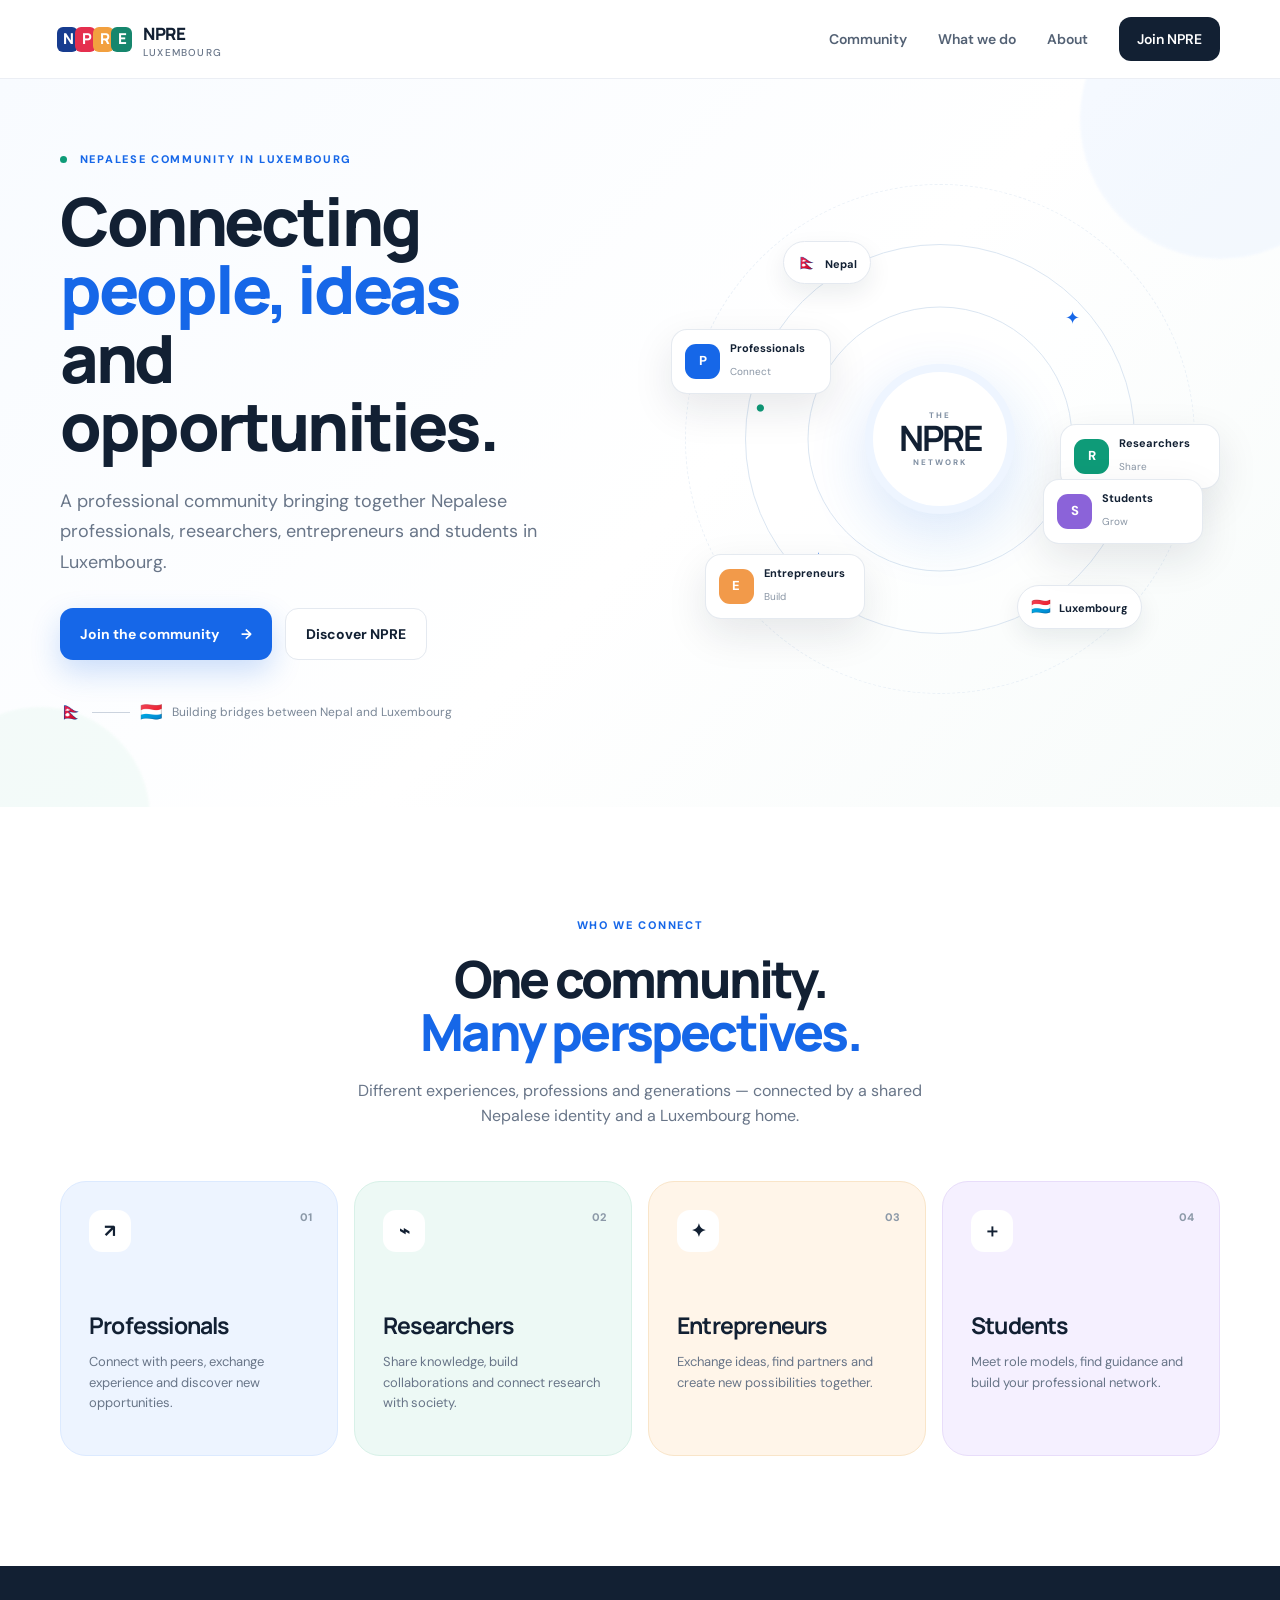
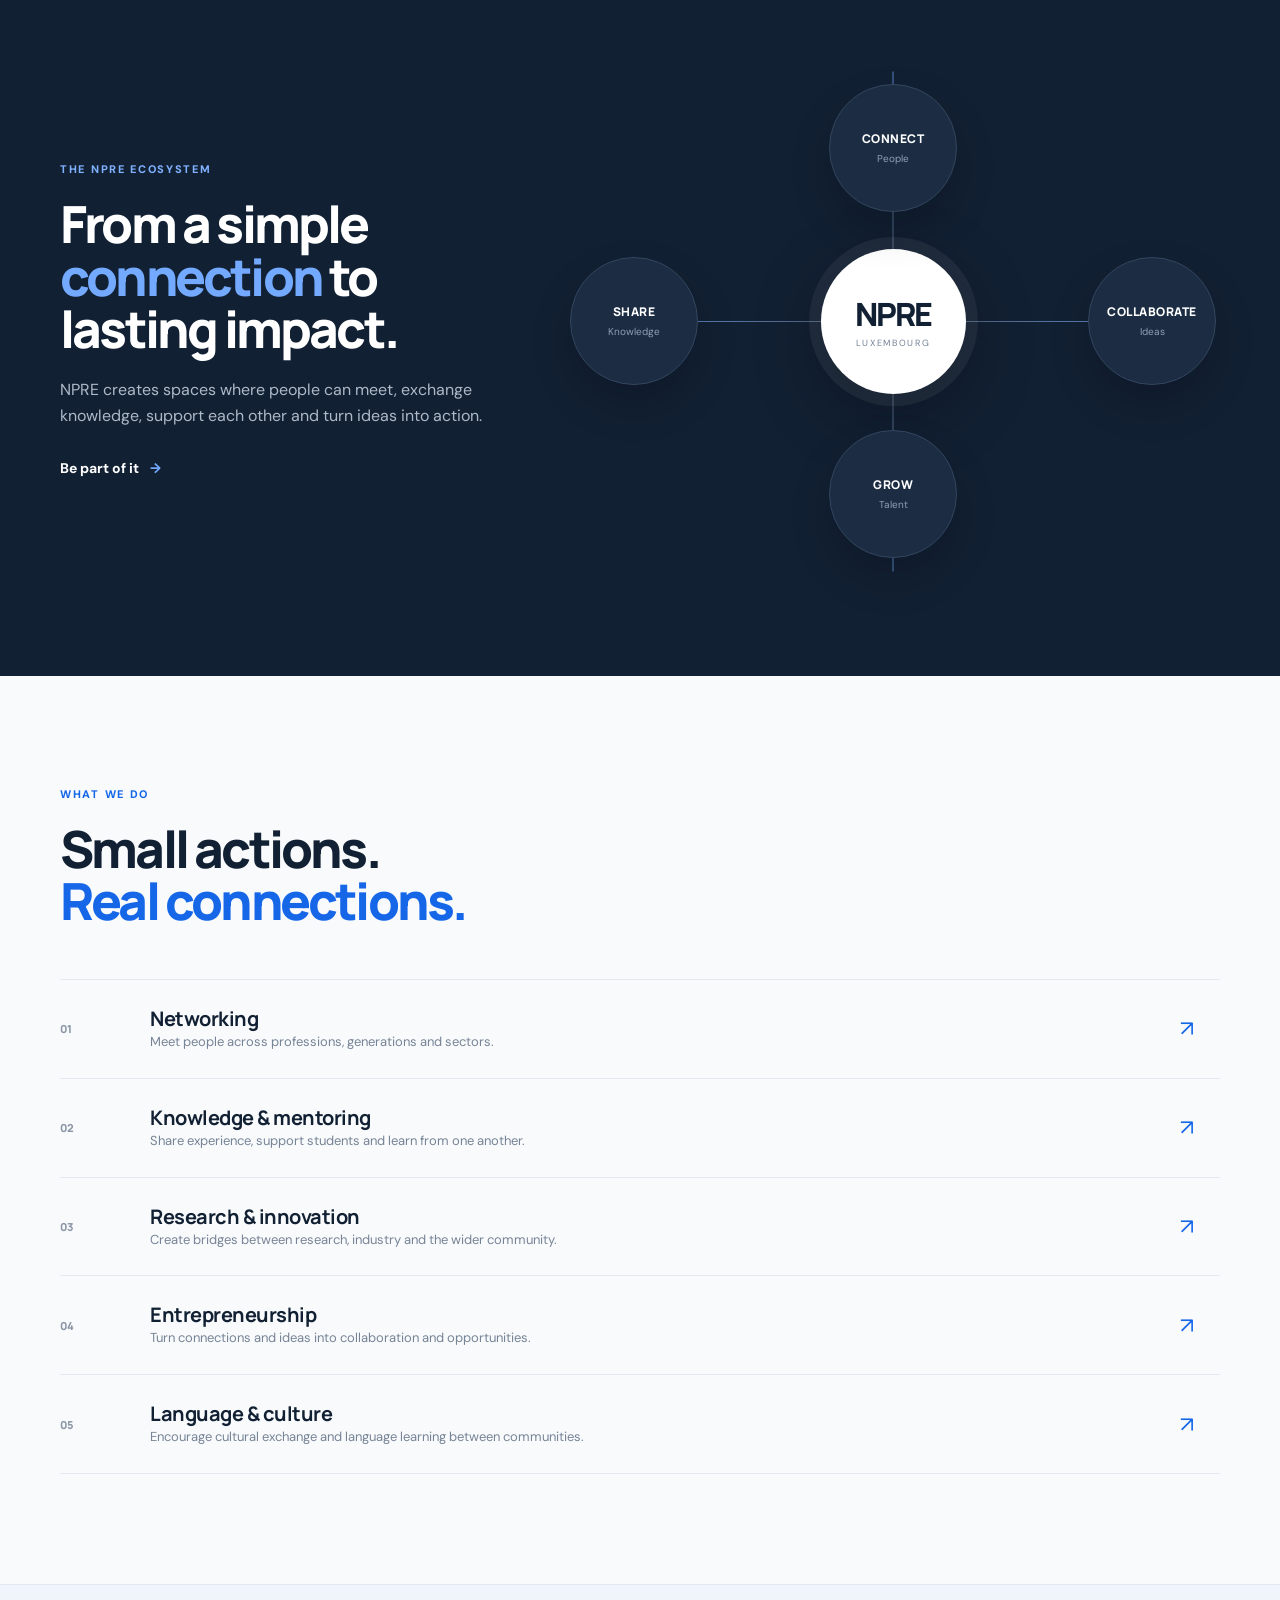
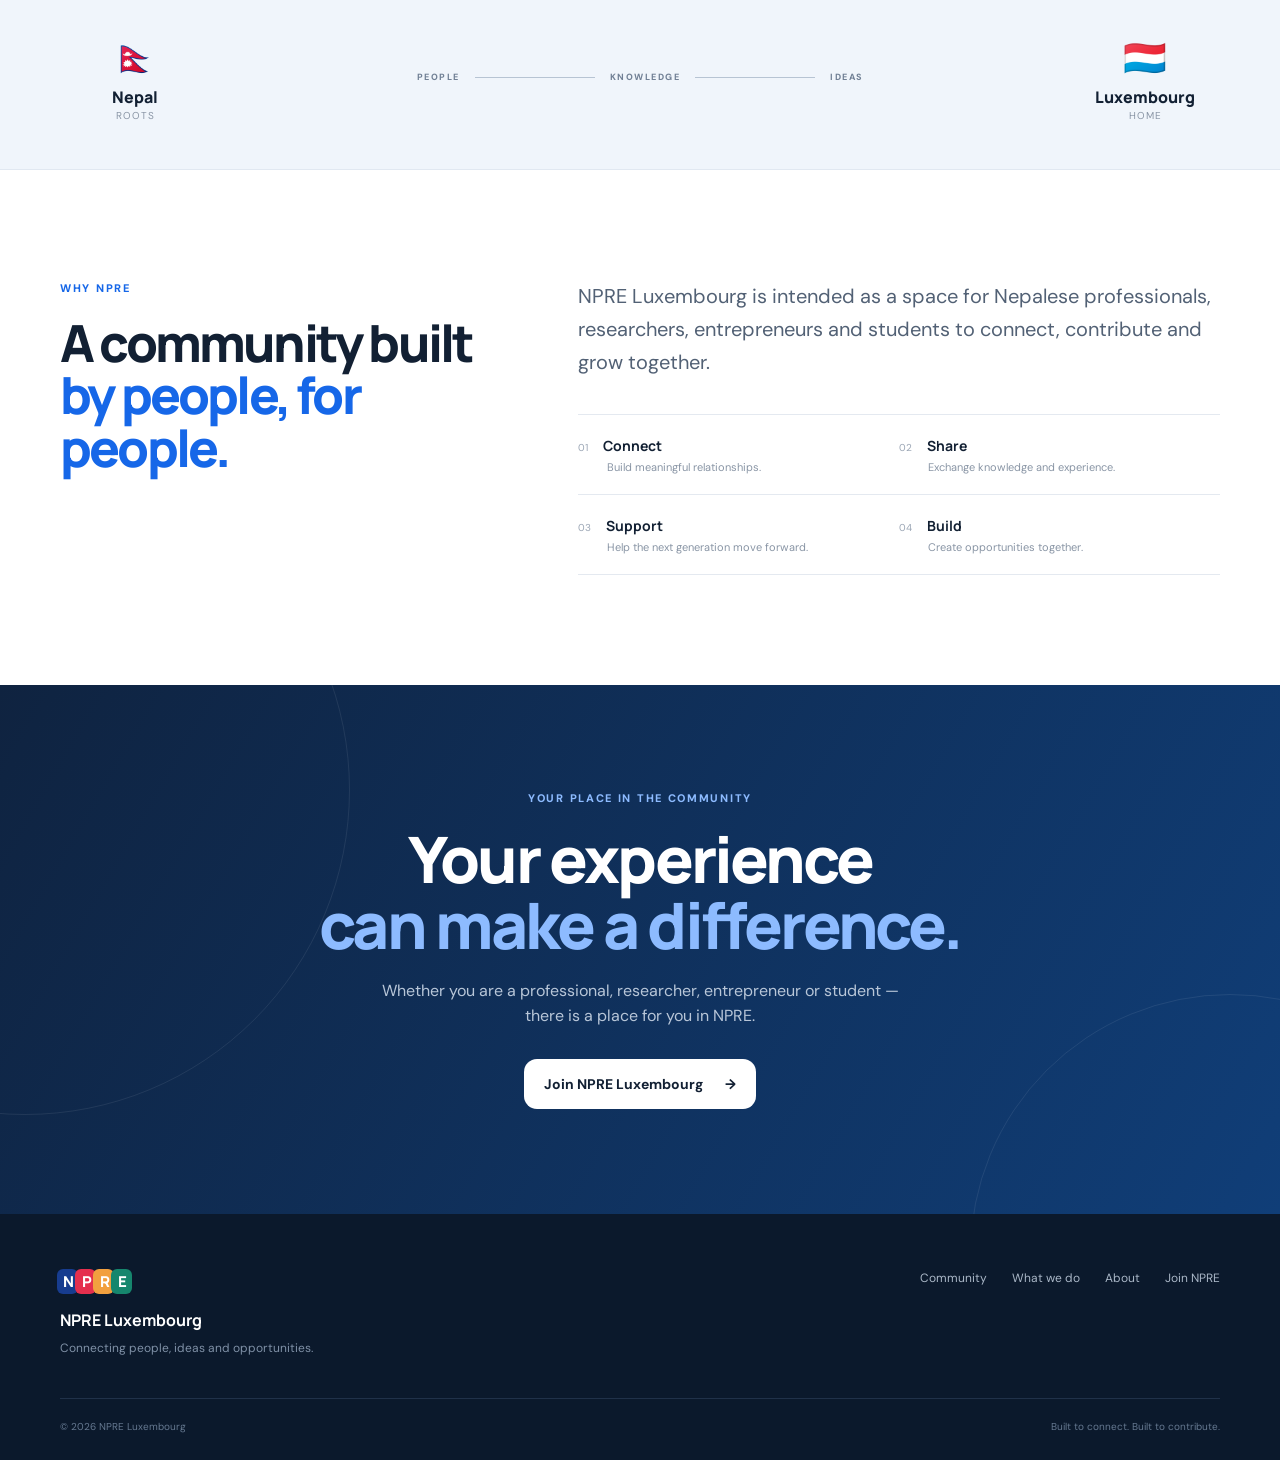
==== index.html @ 0890eb31 "Update index.html" ====
<!DOCTYPE html>
<html lang="en">
<head>
  <meta charset="UTF-8">
  <meta name="viewport" content="width=device-width, initial-scale=1.0">
  <meta name="description" content="NPRE Luxembourg — connecting Nepalese professionals, researchers, entrepreneurs and students in Luxembourg.">
  <title>NPRE Luxembourg | Connect. Share. Grow.</title>
  <link rel="preconnect" href="https://fonts.googleapis.com">
  <link rel="preconnect" href="https://fonts.gstatic.com" crossorigin>
  <link href="https://fonts.googleapis.com/css2?family=DM+Sans:wght@400;500;600;700&family=Manrope:wght@500;600;700;800&display=swap" rel="stylesheet">
  <link rel="stylesheet" href="css/home.css">
</head>

<body>
  <header class="site-header">
    <div class="container nav-wrap">
      <a class="brand" href="index.html" aria-label="NPRE Luxembourg home">
        <span class="brand-mark">
          <span class="mark-n">N</span><span class="mark-p">P</span><span class="mark-r">R</span><span class="mark-e">E</span>
        </span>
        <span class="brand-name">NPRE <small>Luxembourg</small></span>
      </a>

      <nav class="desktop-nav">
        <a href="#community">Community</a>
        <a href="#activities">What we do</a>
        <a href="#about">About</a>
        <a href="join.html" class="nav-cta">Join NPRE</a>
      </nav>

      <button class="menu-btn" aria-label="Open navigation" onclick="document.body.classList.toggle('menu-open')">
        <span></span><span></span><span></span>
      </button>
    </div>
    <div class="mobile-nav">
      <a href="#community">Community</a>
      <a href="#activities">What we do</a>
      <a href="#about">About</a>
      <a href="join.html">Join NPRE →</a>
    </div>
  </header>

  <main>
    <!-- HERO -->
    <section class="hero">
      <div class="hero-orb orb-one"></div>
      <div class="hero-orb orb-two"></div>
      <div class="container hero-grid">
        <div class="hero-copy">
          <div class="eyebrow"><span class="dot"></span> Nepalese community in Luxembourg</div>
          <h1>Connecting<br><span>people, ideas</span><br>and opportunities.</h1>
          <p class="hero-lead">
            A professional community bringing together Nepalese professionals, researchers, entrepreneurs and students in Luxembourg.
          </p>
          <div class="hero-actions">
            <a href="join.html" class="btn btn-primary">Join the community <span>→</span></a>
            <a href="#about" class="btn btn-ghost">Discover NPRE</a>
          </div>
          <div class="hero-note">
            <span class="mini-flag">🇳🇵</span>
            <span class="line"></span>
            <span class="mini-flag">🇱🇺</span>
            <span>Building bridges between Nepal and Luxembourg</span>
          </div>
        </div>

        <div class="hero-visual" aria-label="NPRE community connection graphic">
          <div class="visual-ring ring-back"></div>
          <div class="visual-ring ring-mid"></div>
          <div class="visual-ring ring-front"></div>

          <div class="country-chip nepal"><span>🇳🇵</span> Nepal</div>
          <div class="country-chip lux"><span>🇱🇺</span> Luxembourg</div>

          <div class="core">
            <span class="core-small">THE</span>
            <strong>NPRE</strong>
            <span class="core-small">NETWORK</span>
          </div>

          <div class="person-card p1">
            <span class="avatar avatar-blue">P</span>
            <div><strong>Professionals</strong><small>Connect</small></div>
          </div>
          <div class="person-card p2">
            <span class="avatar avatar-green">R</span>
            <div><strong>Researchers</strong><small>Share</small></div>
          </div>
          <div class="person-card p3">
            <span class="avatar avatar-orange">E</span>
            <div><strong>Entrepreneurs</strong><small>Build</small></div>
          </div>
          <div class="person-card p4">
            <span class="avatar avatar-purple">S</span>
            <div><strong>Students</strong><small>Grow</small></div>
          </div>

          <span class="spark s1">✦</span>
          <span class="spark s2">✦</span>
          <span class="spark s3">•</span>
        </div>
      </div>
    </section>

    <!-- COMMUNITY -->
    <section id="community" class="section community">
      <div class="container">
        <div class="section-heading centered">
          <div class="eyebrow">WHO WE CONNECT</div>
          <h2>One community.<br><span>Many perspectives.</span></h2>
          <p>Different experiences, professions and generations — connected by a shared Nepalese identity and a Luxembourg home.</p>
        </div>

        <div class="audience-grid">
          <article class="audience-card card-blue">
            <div class="card-icon">↗</div>
            <div class="card-number">01</div>
            <h3>Professionals</h3>
            <p>Connect with peers, exchange experience and discover new opportunities.</p>
          </article>
          <article class="audience-card card-green">
            <div class="card-icon">⌁</div>
            <div class="card-number">02</div>
            <h3>Researchers</h3>
            <p>Share knowledge, build collaborations and connect research with society.</p>
          </article>
          <article class="audience-card card-orange">
            <div class="card-icon">✦</div>
            <div class="card-number">03</div>
            <h3>Entrepreneurs</h3>
            <p>Exchange ideas, find partners and create new possibilities together.</p>
          </article>
          <article class="audience-card card-purple">
            <div class="card-icon">＋</div>
            <div class="card-number">04</div>
            <h3>Students</h3>
            <p>Meet role models, find guidance and build your professional network.</p>
          </article>
        </div>
      </div>
    </section>

    <!-- VISUAL ECOSYSTEM -->
    <section id="activities" class="section ecosystem">
      <div class="container ecosystem-grid">
        <div class="ecosystem-copy">
          <div class="eyebrow">THE NPRE ECOSYSTEM</div>
          <h2>From a simple<br><span>connection</span> to<br>lasting impact.</h2>
          <p>NPRE creates spaces where people can meet, exchange knowledge, support each other and turn ideas into action.</p>
          <a href="join.html" class="text-link">Be part of it <span>→</span></a>
        </div>

        <div class="ecosystem-visual">
          <div class="eco-line line-a"></div>
          <div class="eco-line line-b"></div>
          <div class="eco-line line-c"></div>
          <div class="eco-line line-d"></div>
          <div class="eco-center"><span>NPRE</span><small>Luxembourg</small></div>

          <div class="eco-node node-top"><b>CONNECT</b><small>People</small></div>
          <div class="eco-node node-right"><b>COLLABORATE</b><small>Ideas</small></div>
          <div class="eco-node node-bottom"><b>GROW</b><small>Talent</small></div>
          <div class="eco-node node-left"><b>SHARE</b><small>Knowledge</small></div>
        </div>
      </div>
    </section>

    <!-- WHAT WE DO -->
    <section class="section activities">
      <div class="container">
        <div class="section-heading">
          <div class="eyebrow">WHAT WE DO</div>
          <h2>Small actions.<br><span>Real connections.</span></h2>
        </div>

        <div class="activity-list">
          <div class="activity-row">
            <span class="activity-icon">01</span>
            <div><h3>Networking</h3><p>Meet people across professions, generations and sectors.</p></div>
            <span class="activity-arrow">↗</span>
          </div>
          <div class="activity-row">
            <span class="activity-icon">02</span>
            <div><h3>Knowledge & mentoring</h3><p>Share experience, support students and learn from one another.</p></div>
            <span class="activity-arrow">↗</span>
          </div>
          <div class="activity-row">
            <span class="activity-icon">03</span>
            <div><h3>Research & innovation</h3><p>Create bridges between research, industry and the wider community.</p></div>
            <span class="activity-arrow">↗</span>
          </div>
          <div class="activity-row">
            <span class="activity-icon">04</span>
            <div><h3>Entrepreneurship</h3><p>Turn connections and ideas into collaboration and opportunities.</p></div>
            <span class="activity-arrow">↗</span>
          </div>
          <div class="activity-row">
            <span class="activity-icon">05</span>
            <div><h3>Language & culture</h3><p>Encourage cultural exchange and language learning between communities.</p></div>
            <span class="activity-arrow">↗</span>
          </div>
        </div>
      </div>
    </section>

    <!-- BRIDGE -->
    <section class="bridge">
      <div class="container bridge-inner">
        <div class="bridge-country"><span>🇳🇵</span><strong>Nepal</strong><small>Roots</small></div>
        <div class="bridge-road">
          <span>PEOPLE</span><i></i><span>KNOWLEDGE</span><i></i><span>IDEAS</span>
        </div>
        <div class="bridge-country"><span>🇱🇺</span><strong>Luxembourg</strong><small>Home</small></div>
      </div>
    </section>

    <!-- ABOUT -->
    <section id="about" class="section about">
      <div class="container about-grid">
        <div>
          <div class="eyebrow">WHY NPRE</div>
          <h2>A community built<br><span>by people, for people.</span></h2>
        </div>
        <div class="about-copy">
          <p class="large">NPRE Luxembourg is intended as a space for Nepalese professionals, researchers, entrepreneurs and students to connect, contribute and grow together.</p>
          <div class="principles">
            <div><span>01</span><b>Connect</b><small>Build meaningful relationships.</small></div>
            <div><span>02</span><b>Share</b><small>Exchange knowledge and experience.</small></div>
            <div><span>03</span><b>Support</b><small>Help the next generation move forward.</small></div>
            <div><span>04</span><b>Build</b><small>Create opportunities together.</small></div>
          </div>
        </div>
      </div>
    </section>

    <!-- CTA -->
    <section class="final-cta">
      <div class="cta-shape shape-one"></div>
      <div class="cta-shape shape-two"></div>
      <div class="container cta-content">
        <div class="eyebrow light">YOUR PLACE IN THE COMMUNITY</div>
        <h2>Your experience<br><span>can make a difference.</span></h2>
        <p>Whether you are a professional, researcher, entrepreneur or student — there is a place for you in NPRE.</p>
        <a href="join.html" class="btn btn-white">Join NPRE Luxembourg <span>→</span></a>
      </div>
    </section>
  </main>

  <footer class="site-footer">
    <div class="container footer-grid">
      <div class="footer-brand">
        <div class="brand-mark small-mark"><span class="mark-n">N</span><span class="mark-p">P</span><span class="mark-r">R</span><span class="mark-e">E</span></div>
        <strong>NPRE Luxembourg</strong>
        <p>Connecting people, ideas and opportunities.</p>
      </div>
      <div class="footer-links">
        <a href="#community">Community</a>
        <a href="#activities">What we do</a>
        <a href="#about">About</a>
        <a href="join.html">Join NPRE</a>
      </div>
    </div>
    <div class="container footer-bottom">
      <span>© 2026 NPRE Luxembourg</span>
      <span>Built to connect. Built to contribute.</span>
    </div>
  </footer>

  <script>
    document.querySelectorAll('.mobile-nav a').forEach(link => {
      link.addEventListener('click', () => document.body.classList.remove('menu-open'));
    });
  </script>
</body>
</html>
---- css/home.css ----
:root{
  --ink:#122033;
  --muted:#687588;
  --blue:#1667e8;
  --blue-dark:#0d4fc0;
  --green:#0e9b78;
  --orange:#f29a4a;
  --purple:#8b63d9;
  --cream:#f6f8fb;
  --white:#ffffff;
  --line:#e4e9f0;
  --shadow:0 24px 70px rgba(18,32,51,.10);
  --radius:26px;
}
*{box-sizing:border-box;margin:0;padding:0}
html{scroll-behavior:smooth}
body{font-family:"DM Sans",sans-serif;color:var(--ink);background:#fff;line-height:1.6}
a{text-decoration:none;color:inherit}
.container{width:min(1160px,calc(100% - 48px));margin:auto}
.site-header{position:sticky;top:0;z-index:50;background:rgba(255,255,255,.90);backdrop-filter:blur(18px);border-bottom:1px solid rgba(228,233,240,.75)}
.nav-wrap{height:78px;display:flex;align-items:center;justify-content:space-between}
.brand{display:flex;align-items:center;gap:11px}
.brand-mark{display:flex;align-items:center;font-family:Manrope,sans-serif;font-weight:800;font-size:15px;letter-spacing:-2px}
.brand-mark span{display:grid;place-items:center;width:21px;height:25px;border-radius:6px;margin-left:-3px}
.mark-n{background:#173c8f;color:#fff}.mark-p{background:#e52f4e;color:#fff}.mark-r{background:#f2a03f;color:#fff}.mark-e{background:#16866d;color:#fff}
.brand-name{font-family:Manrope,sans-serif;font-weight:800;font-size:17px;letter-spacing:-.5px}
.brand-name small{display:block;font-family:"DM Sans",sans-serif;color:var(--muted);font-weight:500;font-size:10px;letter-spacing:1.2px;text-transform:uppercase;line-height:1}
.desktop-nav{display:flex;align-items:center;gap:31px;font-size:14px;font-weight:600;color:#536174}
.desktop-nav a:not(.nav-cta):hover{color:var(--blue)}
.nav-cta{background:var(--ink);color:#fff!important;padding:11px 18px;border-radius:12px}
.menu-btn,.mobile-nav{display:none}

.hero{position:relative;overflow:hidden;background:linear-gradient(135deg,#f8fbff 0%,#fff 55%,#f7fbfa 100%);min-height:690px;padding:72px 0 80px}
.hero-grid{display:grid;grid-template-columns:1fr 1fr;gap:40px;align-items:center;min-height:570px}
.hero-copy{position:relative;z-index:2}
.eyebrow{font-size:11px;letter-spacing:1.7px;font-weight:800;color:var(--blue);text-transform:uppercase;margin-bottom:18px}
.eyebrow .dot{display:inline-block;width:7px;height:7px;border-radius:50%;background:var(--green);margin-right:8px}
.hero h1,.section-heading h2,.ecosystem-copy h2,.about h2,.final-cta h2{font-family:Manrope,sans-serif;font-weight:800;letter-spacing:-2.8px;line-height:1.03}
.hero h1{font-size:clamp(48px,5.2vw,72px);margin-bottom:25px}
.hero h1 span,.section-heading h2 span,.ecosystem-copy h2 span,.about h2 span,.final-cta h2 span{color:var(--blue)}
.hero-lead{max-width:520px;color:var(--muted);font-size:18px;line-height:1.7;margin-bottom:30px}
.hero-actions{display:flex;gap:13px;flex-wrap:wrap}
.btn{display:inline-flex;align-items:center;gap:22px;border-radius:13px;padding:14px 20px;font-weight:700;font-size:14px;transition:.25s ease}
.btn-primary{background:var(--blue);color:#fff;box-shadow:0 12px 30px rgba(22,103,232,.22)}
.btn-primary:hover{transform:translateY(-2px);background:var(--blue-dark)}
.btn-ghost{border:1px solid var(--line);background:#fff}
.btn-ghost:hover{border-color:#b8c5d5}
.hero-note{display:flex;align-items:center;gap:10px;margin-top:38px;color:#7a8797;font-size:12px}
.hero-note .line{height:1px;width:38px;background:#cbd3de}
.mini-flag{font-size:18px}

.hero-visual{height:520px;position:relative;display:grid;place-items:center}
.visual-ring{position:absolute;border:1px solid #dbe6f2;border-radius:50%;left:50%;top:50%;transform:translate(-50%,-50%)}
.ring-back{width:510px;height:510px;border-style:dashed;opacity:.55}
.ring-mid{width:390px;height:390px;background:rgba(255,255,255,.35)}
.ring-front{width:265px;height:265px}
.core{position:absolute;width:150px;height:150px;border-radius:50%;background:#fff;box-shadow:0 20px 60px rgba(22,103,232,.16);display:flex;flex-direction:column;align-items:center;justify-content:center;border:8px solid #eef5ff}
.core strong{font-family:Manrope;font-size:35px;letter-spacing:-2px;color:var(--ink);line-height:1}
.core-small{font-size:8px;font-weight:800;letter-spacing:2px;color:#8190a3;text-transform:uppercase}
.country-chip{position:absolute;background:#fff;border:1px solid var(--line);border-radius:100px;padding:8px 13px;box-shadow:0 10px 25px rgba(18,32,51,.08);font-size:11px;font-weight:700;z-index:4}
.country-chip span{font-size:16px;margin-right:5px}
.nepal{top:62px;left:22%}.lux{right:14%;bottom:70px}
.person-card{position:absolute;background:#fff;border:1px solid rgba(228,233,240,.95);border-radius:16px;padding:10px 13px;display:flex;align-items:center;gap:10px;box-shadow:0 15px 40px rgba(18,32,51,.10);z-index:5;min-width:160px}
.person-card strong{font-size:11px;display:block}.person-card small{font-size:10px;color:#8a96a5}
.avatar{width:35px;height:35px;border-radius:11px;display:grid;place-items:center;color:#fff;font-weight:800;font-size:13px}
.avatar-blue{background:var(--blue)}.avatar-green{background:var(--green)}.avatar-orange{background:var(--orange)}.avatar-purple{background:var(--purple)}
.p1{top:150px;left:2%}.p2{top:245px;right:0}.p3{bottom:80px;left:8%}.p4{bottom:155px;right:3%}
.spark{position:absolute;color:var(--blue);font-size:18px}.s1{top:125px;right:25%}.s2{bottom:125px;left:27%}.s3{top:205px;left:17%;font-size:30px;color:var(--green)}
.hero-orb{position:absolute;border-radius:50%;filter:blur(1px);opacity:.45}.orb-one{width:280px;height:280px;background:#e9f2ff;top:-100px;right:-80px}.orb-two{width:220px;height:220px;background:#e9f8f2;bottom:-120px;left:-70px}

.section{padding:110px 0}
.section-heading{max-width:650px;margin-bottom:52px}.section-heading.centered{text-align:center;margin-left:auto;margin-right:auto}
.section-heading h2{font-size:clamp(39px,4vw,55px);margin-bottom:20px}
.section-heading p{color:var(--muted);font-size:16px;max-width:580px}.centered p{margin:auto}
.community{background:#fff}
.audience-grid{display:grid;grid-template-columns:repeat(4,1fr);gap:16px}
.audience-card{position:relative;min-height:275px;padding:28px;border-radius:var(--radius);overflow:hidden;border:1px solid transparent;transition:.3s ease}
.audience-card:hover{transform:translateY(-5px);box-shadow:var(--shadow)}
.card-blue{background:#edf4ff;border-color:#dceaff}.card-green{background:#edf9f5;border-color:#d8f1e8}.card-orange{background:#fff5e9;border-color:#f9e5c9}.card-purple{background:#f5f0ff;border-color:#e8ddfa}
.card-icon{width:42px;height:42px;border-radius:13px;background:#fff;display:grid;place-items:center;font-weight:800;font-size:18px;margin-bottom:55px}
.card-number{position:absolute;right:25px;top:27px;font-size:11px;font-weight:800;color:#8c99a8}
.audience-card h3{font-family:Manrope;font-size:23px;letter-spacing:-.8px;margin-bottom:8px}.audience-card p{font-size:13px;color:#687588;line-height:1.6}

.ecosystem{background:var(--ink);color:#fff;overflow:hidden}
.ecosystem-grid{display:grid;grid-template-columns:.8fr 1.2fr;gap:70px;align-items:center}
.ecosystem .eyebrow{color:#7fb1ff}.ecosystem-copy h2{font-size:clamp(42px,4vw,58px);margin-bottom:22px}.ecosystem-copy h2 span{color:#73aaff}.ecosystem-copy p{color:#aeb9c8;max-width:430px;margin-bottom:27px}
.text-link{font-weight:700;color:#fff;font-size:14px}.text-link span{color:#73aaff;margin-left:8px}
.ecosystem-visual{height:490px;position:relative;display:grid;place-items:center}
.eco-center{width:145px;height:145px;border-radius:50%;background:#fff;color:var(--ink);display:flex;flex-direction:column;align-items:center;justify-content:center;box-shadow:0 0 0 12px rgba(255,255,255,.06),0 20px 70px rgba(0,0,0,.3);z-index:3}
.eco-center span{font:800 32px Manrope;letter-spacing:-2px}.eco-center small{font-size:9px;text-transform:uppercase;letter-spacing:1.7px;color:#738197}
.eco-line{position:absolute;left:50%;top:50%;height:1px;width:250px;background:linear-gradient(90deg,rgba(255,255,255,.25),rgba(115,170,255,.7));transform-origin:left center}
.line-a{transform:rotate(-90deg)}.line-b{transform:rotate(0)}.line-c{transform:rotate(90deg)}.line-d{transform:rotate(180deg)}
.eco-node{position:absolute;width:128px;height:128px;border-radius:50%;display:flex;flex-direction:column;align-items:center;justify-content:center;text-align:center;background:#1b2c43;border:1px solid #33465e;box-shadow:0 20px 40px rgba(0,0,0,.18);z-index:4}
.eco-node b{font:800 12px Manrope;letter-spacing:.5px}.eco-node small{font-size:10px;color:#8fa0b5;margin-top:4px}
.node-top{top:8px;left:50%;transform:translateX(-50%)}.node-right{right:4px;top:50%;transform:translateY(-50%)}.node-bottom{bottom:8px;left:50%;transform:translateX(-50%)}.node-left{left:4px;top:50%;transform:translateY(-50%)}

.activities{background:#f8fafc}
.activity-list{border-top:1px solid var(--line)}
.activity-row{display:grid;grid-template-columns:70px 1fr 40px;align-items:center;gap:20px;padding:25px 0;border-bottom:1px solid var(--line);transition:.25s}
.activity-row:hover{padding-left:10px;padding-right:10px;background:#fff}
.activity-icon{font:800 11px Manrope;color:#8a96a5}.activity-row h3{font:700 20px Manrope;letter-spacing:-.5px}.activity-row p{color:#778496;font-size:13px}.activity-arrow{font-size:22px;color:var(--blue)}

.bridge{background:#f0f5fb;border-top:1px solid #e1e8f1;border-bottom:1px solid #e1e8f1;padding:45px 0}
.bridge-inner{display:grid;grid-template-columns:150px 1fr 150px;align-items:center;gap:30px}.bridge-country{text-align:center;display:flex;flex-direction:column;align-items:center}.bridge-country span{font-size:35px}.bridge-country strong{font:800 16px Manrope}.bridge-country small{font-size:10px;text-transform:uppercase;letter-spacing:1px;color:#8995a5}
.bridge-road{display:flex;align-items:center;justify-content:center;gap:15px;color:#718095;font-size:9px;font-weight:800;letter-spacing:1.5px}.bridge-road i{height:1px;background:#b7c4d3;flex:1;max-width:120px}

.about{background:#fff}.about-grid{display:grid;grid-template-columns:.8fr 1.2fr;gap:90px}.about h2{font-size:clamp(40px,4vw,56px)}.about-copy .large{font-size:20px;line-height:1.65;color:#526175;margin-bottom:35px}.principles{display:grid;grid-template-columns:1fr 1fr;border-top:1px solid var(--line)}.principles div{padding:18px 12px 18px 0;border-bottom:1px solid var(--line)}.principles span{font-size:10px;color:#9aa5b4;margin-right:15px}.principles b{font-family:Manrope;font-size:14px}.principles small{display:block;color:#8995a5;font-size:11px;margin-left:29px}

.final-cta{position:relative;overflow:hidden;background:linear-gradient(120deg,#0f2340,#103e78);color:#fff;padding:105px 0}
.cta-content{position:relative;z-index:2;text-align:center}.eyebrow.light{color:#8dbbff}.final-cta h2{font-size:clamp(44px,5vw,65px);margin-bottom:20px}.final-cta h2 span{color:#8dbbff}.final-cta p{max-width:550px;margin:0 auto 30px;color:#b8c6d8;font-size:16px}.btn-white{background:#fff;color:var(--ink)}.btn-white:hover{transform:translateY(-2px);box-shadow:0 15px 35px rgba(0,0,0,.2)}
.cta-shape{position:absolute;border:1px solid rgba(255,255,255,.08);border-radius:50%}.shape-one{width:650px;height:650px;left:-300px;top:-220px}.shape-two{width:520px;height:520px;right:-210px;bottom:-300px}

.site-footer{background:#0b192c;color:#fff;padding:55px 0 25px}.footer-grid{display:flex;justify-content:space-between;gap:40px}.footer-brand{max-width:310px}.small-mark{margin-bottom:14px}.footer-brand strong{font:700 16px Manrope}.footer-brand p{color:#7f90a6;font-size:12px;margin-top:5px}.footer-links{display:flex;gap:25px;align-items:flex-start;font-size:12px;color:#aab7c7}.footer-links a:hover{color:#fff}.footer-bottom{border-top:1px solid #203149;margin-top:40px;padding-top:20px;display:flex;justify-content:space-between;color:#667991;font-size:10px}

@media(max-width:900px){
  .desktop-nav{display:none}.menu-btn{display:flex;width:40px;height:40px;border:0;background:#f2f5f8;border-radius:10px;flex-direction:column;align-items:center;justify-content:center;gap:4px;cursor:pointer}.menu-btn span{width:17px;height:2px;background:var(--ink);border-radius:2px}
  .mobile-nav{display:flex;max-height:0;overflow:hidden;flex-direction:column;padding:0 24px;background:#fff;transition:.25s}.menu-open .mobile-nav{max-height:240px;padding:12px 24px 20px;border-top:1px solid var(--line)}.mobile-nav a{padding:11px 0;font-weight:600;font-size:14px;border-bottom:1px solid #f0f2f5}.mobile-nav a:last-child{color:var(--blue)}
  .hero-grid{grid-template-columns:1fr}.hero{padding-top:60px}.hero-visual{height:450px}.audience-grid{grid-template-columns:1fr 1fr}.ecosystem-grid,.about-grid{grid-template-columns:1fr;gap:45px}.ecosystem-visual{max-width:650px;margin:auto;width:100%}.bridge-inner{grid-template-columns:100px 1fr 100px}.footer-grid{flex-direction:column}.footer-links{flex-wrap:wrap}
}
@media(max-width:600px){
  .container{width:min(100% - 30px,1160px)}.hero h1{font-size:46px}.hero-lead{font-size:16px}.hero-visual{height:400px;transform:scale(.86);margin:-25px -40px}.audience-grid{grid-template-columns:1fr}.audience-card{min-height:230px}.section{padding:80px 0}.section-heading{margin-bottom:35px}.section-heading h2{font-size:39px}.ecosystem-visual{transform:scale(.78);margin:-50px -50px}.activity-row{grid-template-columns:42px 1fr 25px;gap:10px}.activity-row h3{font-size:17px}.activity-row p{font-size:12px}.bridge-inner{grid-template-columns:75px 1fr 75px;gap:8px}.bridge-road{gap:7px;font-size:7px}.bridge-country strong{font-size:13px}.final-cta{padding:80px 0}.final-cta h2{font-size:43px}.footer-bottom{flex-direction:column;gap:8px}
}
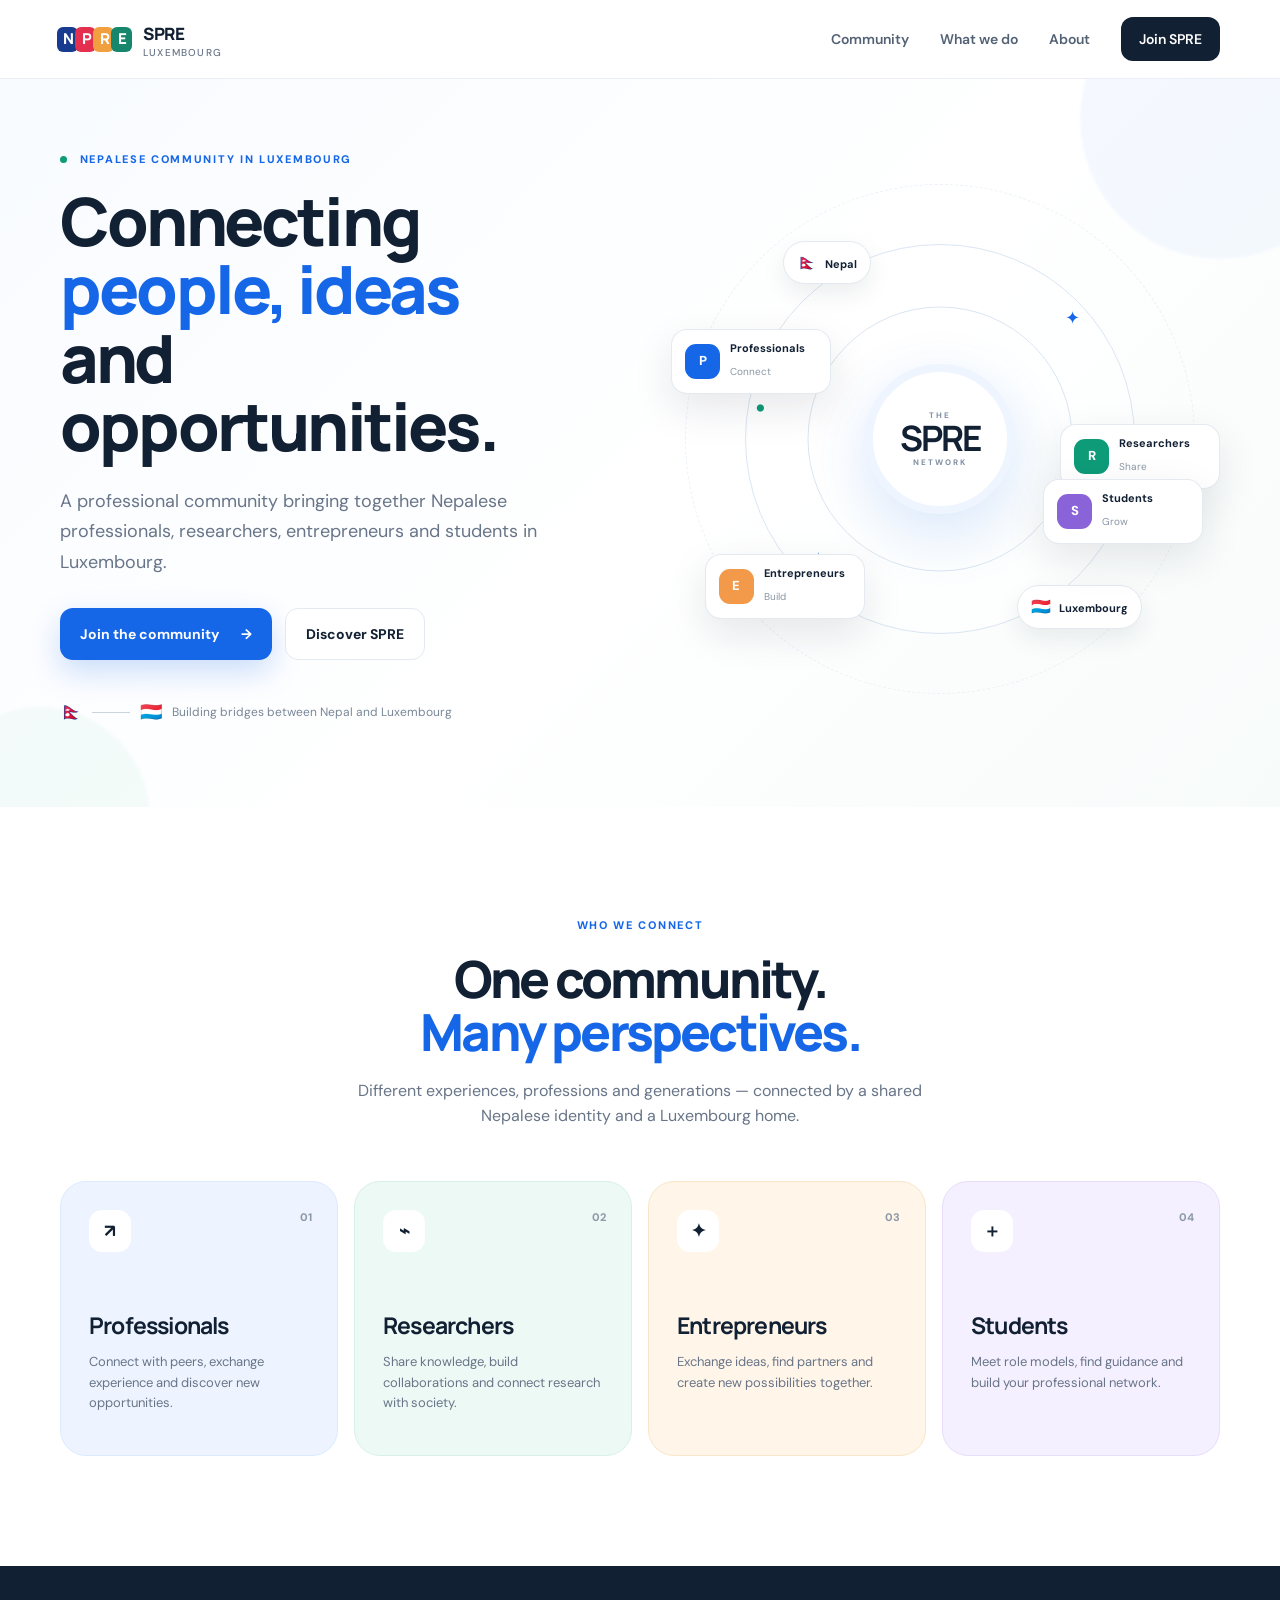
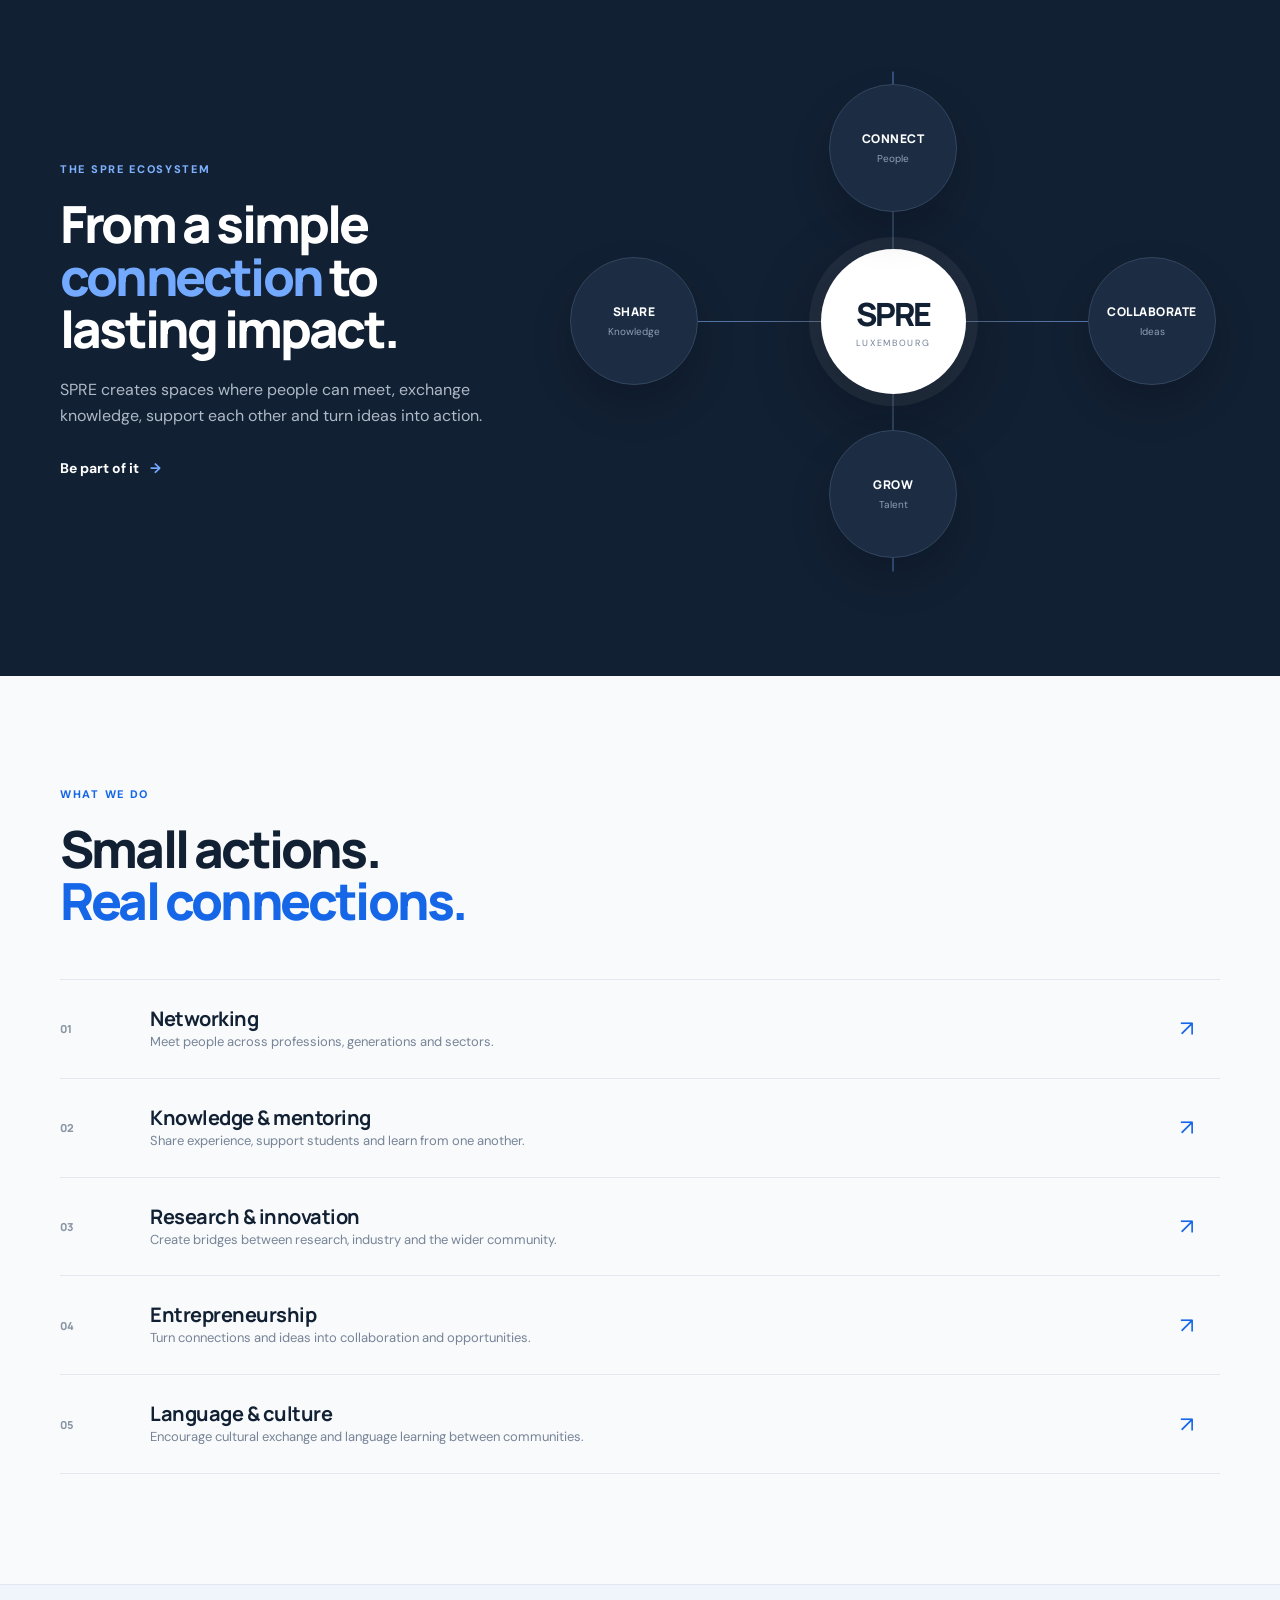
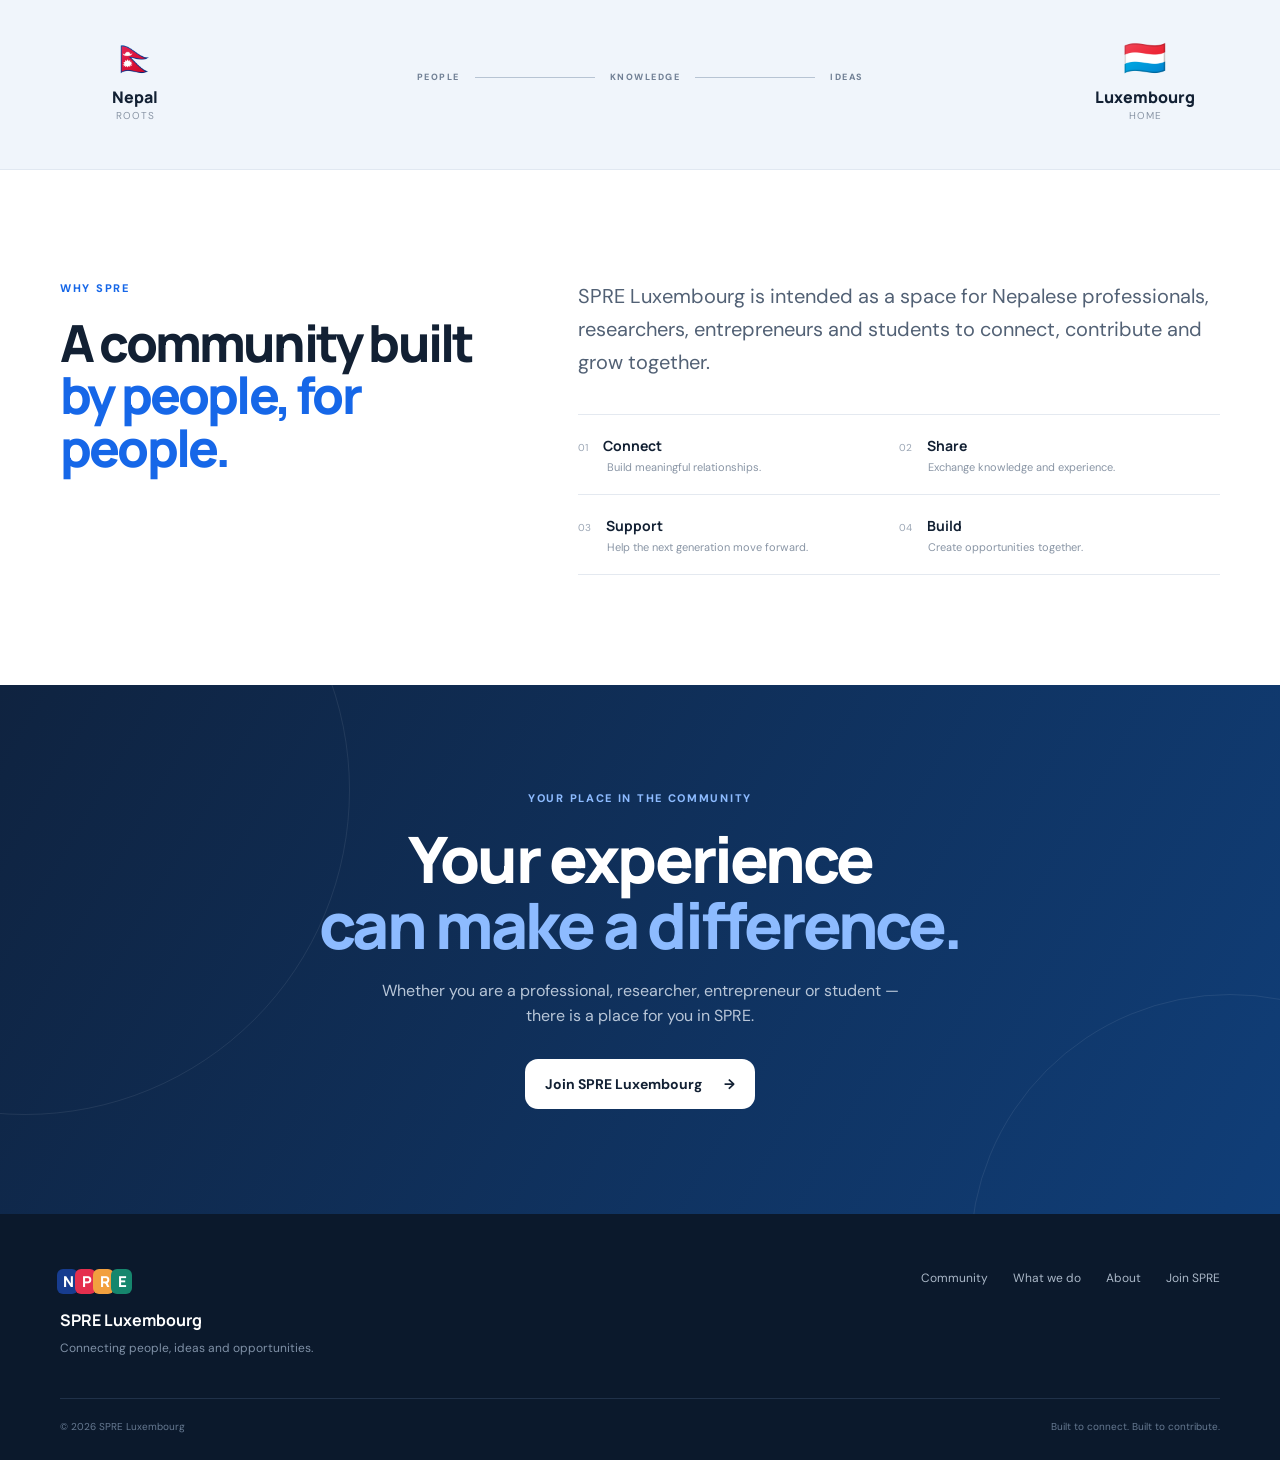
==== commit f2c7eff3: "Rename NPRE to SPRE in index.html" ====
--- a/index.html
+++ b/index.html
@@ -3,8 +3,8 @@
 <head>
   <meta charset="UTF-8">
   <meta name="viewport" content="width=device-width, initial-scale=1.0">
-  <meta name="description" content="NPRE Luxembourg — connecting Nepalese professionals, researchers, entrepreneurs and students in Luxembourg.">
-  <title>NPRE Luxembourg | Connect. Share. Grow.</title>
+  <meta name="description" content="SPRE Luxembourg — connecting Nepalese professionals, researchers, entrepreneurs and students in Luxembourg.">
+  <title>SPRE Luxembourg | Connect. Share. Grow.</title>
   <link rel="preconnect" href="https://fonts.googleapis.com">
   <link rel="preconnect" href="https://fonts.gstatic.com" crossorigin>
   <link href="https://fonts.googleapis.com/css2?family=DM+Sans:wght@400;500;600;700&family=Manrope:wght@500;600;700;800&display=swap" rel="stylesheet">
@@ -14,18 +14,18 @@
 <body>
   <header class="site-header">
     <div class="container nav-wrap">
-      <a class="brand" href="index.html" aria-label="NPRE Luxembourg home">
+      <a class="brand" href="index.html" aria-label="SPRE Luxembourg home">
         <span class="brand-mark">
           <span class="mark-n">N</span><span class="mark-p">P</span><span class="mark-r">R</span><span class="mark-e">E</span>
         </span>
-        <span class="brand-name">NPRE <small>Luxembourg</small></span>
+        <span class="brand-name">SPRE <small>Luxembourg</small></span>
       </a>
 
       <nav class="desktop-nav">
         <a href="#community">Community</a>
         <a href="#activities">What we do</a>
         <a href="#about">About</a>
-        <a href="join.html" class="nav-cta">Join NPRE</a>
+        <a href="join.html" class="nav-cta">Join SPRE</a>
       </nav>
 
       <button class="menu-btn" aria-label="Open navigation" onclick="document.body.classList.toggle('menu-open')">
@@ -36,7 +36,7 @@
       <a href="#community">Community</a>
       <a href="#activities">What we do</a>
       <a href="#about">About</a>
-      <a href="join.html">Join NPRE →</a>
+      <a href="join.html">Join SPRE →</a>
     </div>
   </header>
 
@@ -54,7 +54,7 @@
           </p>
           <div class="hero-actions">
             <a href="join.html" class="btn btn-primary">Join the community <span>→</span></a>
-            <a href="#about" class="btn btn-ghost">Discover NPRE</a>
+            <a href="#about" class="btn btn-ghost">Discover SPRE</a>
           </div>
           <div class="hero-note">
             <span class="mini-flag">🇳🇵</span>
@@ -64,7 +64,7 @@
           </div>
         </div>
 
-        <div class="hero-visual" aria-label="NPRE community connection graphic">
+        <div class="hero-visual" aria-label="SPRE community connection graphic">
           <div class="visual-ring ring-back"></div>
           <div class="visual-ring ring-mid"></div>
           <div class="visual-ring ring-front"></div>
@@ -74,7 +74,7 @@
 
           <div class="core">
             <span class="core-small">THE</span>
-            <strong>NPRE</strong>
+            <strong>SPRE</strong>
             <span class="core-small">NETWORK</span>
           </div>
 
@@ -144,9 +144,9 @@
     <section id="activities" class="section ecosystem">
       <div class="container ecosystem-grid">
         <div class="ecosystem-copy">
-          <div class="eyebrow">THE NPRE ECOSYSTEM</div>
+          <div class="eyebrow">THE SPRE ECOSYSTEM</div>
           <h2>From a simple<br><span>connection</span> to<br>lasting impact.</h2>
-          <p>NPRE creates spaces where people can meet, exchange knowledge, support each other and turn ideas into action.</p>
+          <p>SPRE creates spaces where people can meet, exchange knowledge, support each other and turn ideas into action.</p>
           <a href="join.html" class="text-link">Be part of it <span>→</span></a>
         </div>
 
@@ -155,7 +155,7 @@
           <div class="eco-line line-b"></div>
           <div class="eco-line line-c"></div>
           <div class="eco-line line-d"></div>
-          <div class="eco-center"><span>NPRE</span><small>Luxembourg</small></div>
+          <div class="eco-center"><span>SPRE</span><small>Luxembourg</small></div>
 
           <div class="eco-node node-top"><b>CONNECT</b><small>People</small></div>
           <div class="eco-node node-right"><b>COLLABORATE</b><small>Ideas</small></div>
@@ -218,11 +218,11 @@
     <section id="about" class="section about">
       <div class="container about-grid">
         <div>
-          <div class="eyebrow">WHY NPRE</div>
+          <div class="eyebrow">WHY SPRE</div>
           <h2>A community built<br><span>by people, for people.</span></h2>
         </div>
         <div class="about-copy">
-          <p class="large">NPRE Luxembourg is intended as a space for Nepalese professionals, researchers, entrepreneurs and students to connect, contribute and grow together.</p>
+          <p class="large">SPRE Luxembourg is intended as a space for Nepalese professionals, researchers, entrepreneurs and students to connect, contribute and grow together.</p>
           <div class="principles">
             <div><span>01</span><b>Connect</b><small>Build meaningful relationships.</small></div>
             <div><span>02</span><b>Share</b><small>Exchange knowledge and experience.</small></div>
@@ -240,8 +240,8 @@
       <div class="container cta-content">
         <div class="eyebrow light">YOUR PLACE IN THE COMMUNITY</div>
         <h2>Your experience<br><span>can make a difference.</span></h2>
-        <p>Whether you are a professional, researcher, entrepreneur or student — there is a place for you in NPRE.</p>
-        <a href="join.html" class="btn btn-white">Join NPRE Luxembourg <span>→</span></a>
+        <p>Whether you are a professional, researcher, entrepreneur or student — there is a place for you in SPRE.</p>
+        <a href="join.html" class="btn btn-white">Join SPRE Luxembourg <span>→</span></a>
       </div>
     </section>
   </main>
@@ -250,18 +250,18 @@
     <div class="container footer-grid">
       <div class="footer-brand">
         <div class="brand-mark small-mark"><span class="mark-n">N</span><span class="mark-p">P</span><span class="mark-r">R</span><span class="mark-e">E</span></div>
-        <strong>NPRE Luxembourg</strong>
+        <strong>SPRE Luxembourg</strong>
         <p>Connecting people, ideas and opportunities.</p>
       </div>
       <div class="footer-links">
         <a href="#community">Community</a>
         <a href="#activities">What we do</a>
         <a href="#about">About</a>
-        <a href="join.html">Join NPRE</a>
+        <a href="join.html">Join SPRE</a>
       </div>
     </div>
     <div class="container footer-bottom">
-      <span>© 2026 NPRE Luxembourg</span>
+      <span>© 2026 SPRE Luxembourg</span>
       <span>Built to connect. Built to contribute.</span>
     </div>
   </footer>
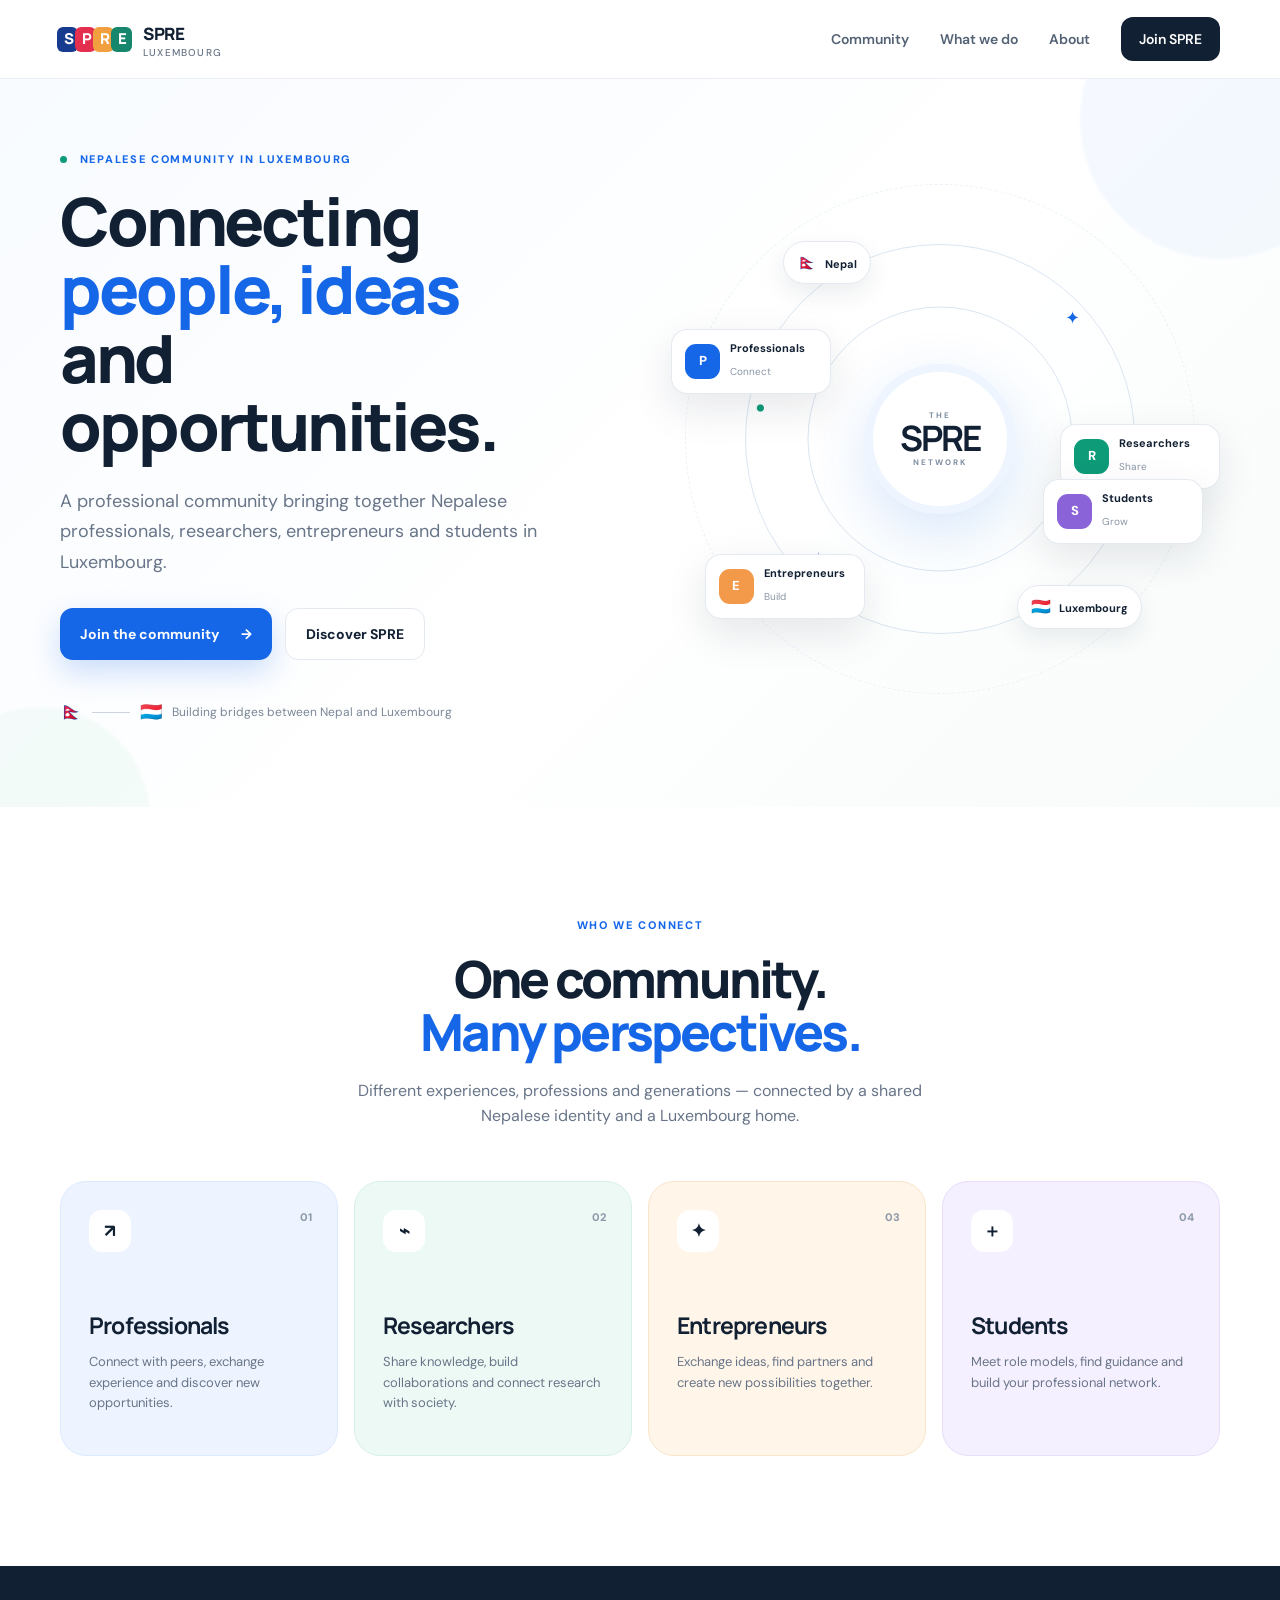
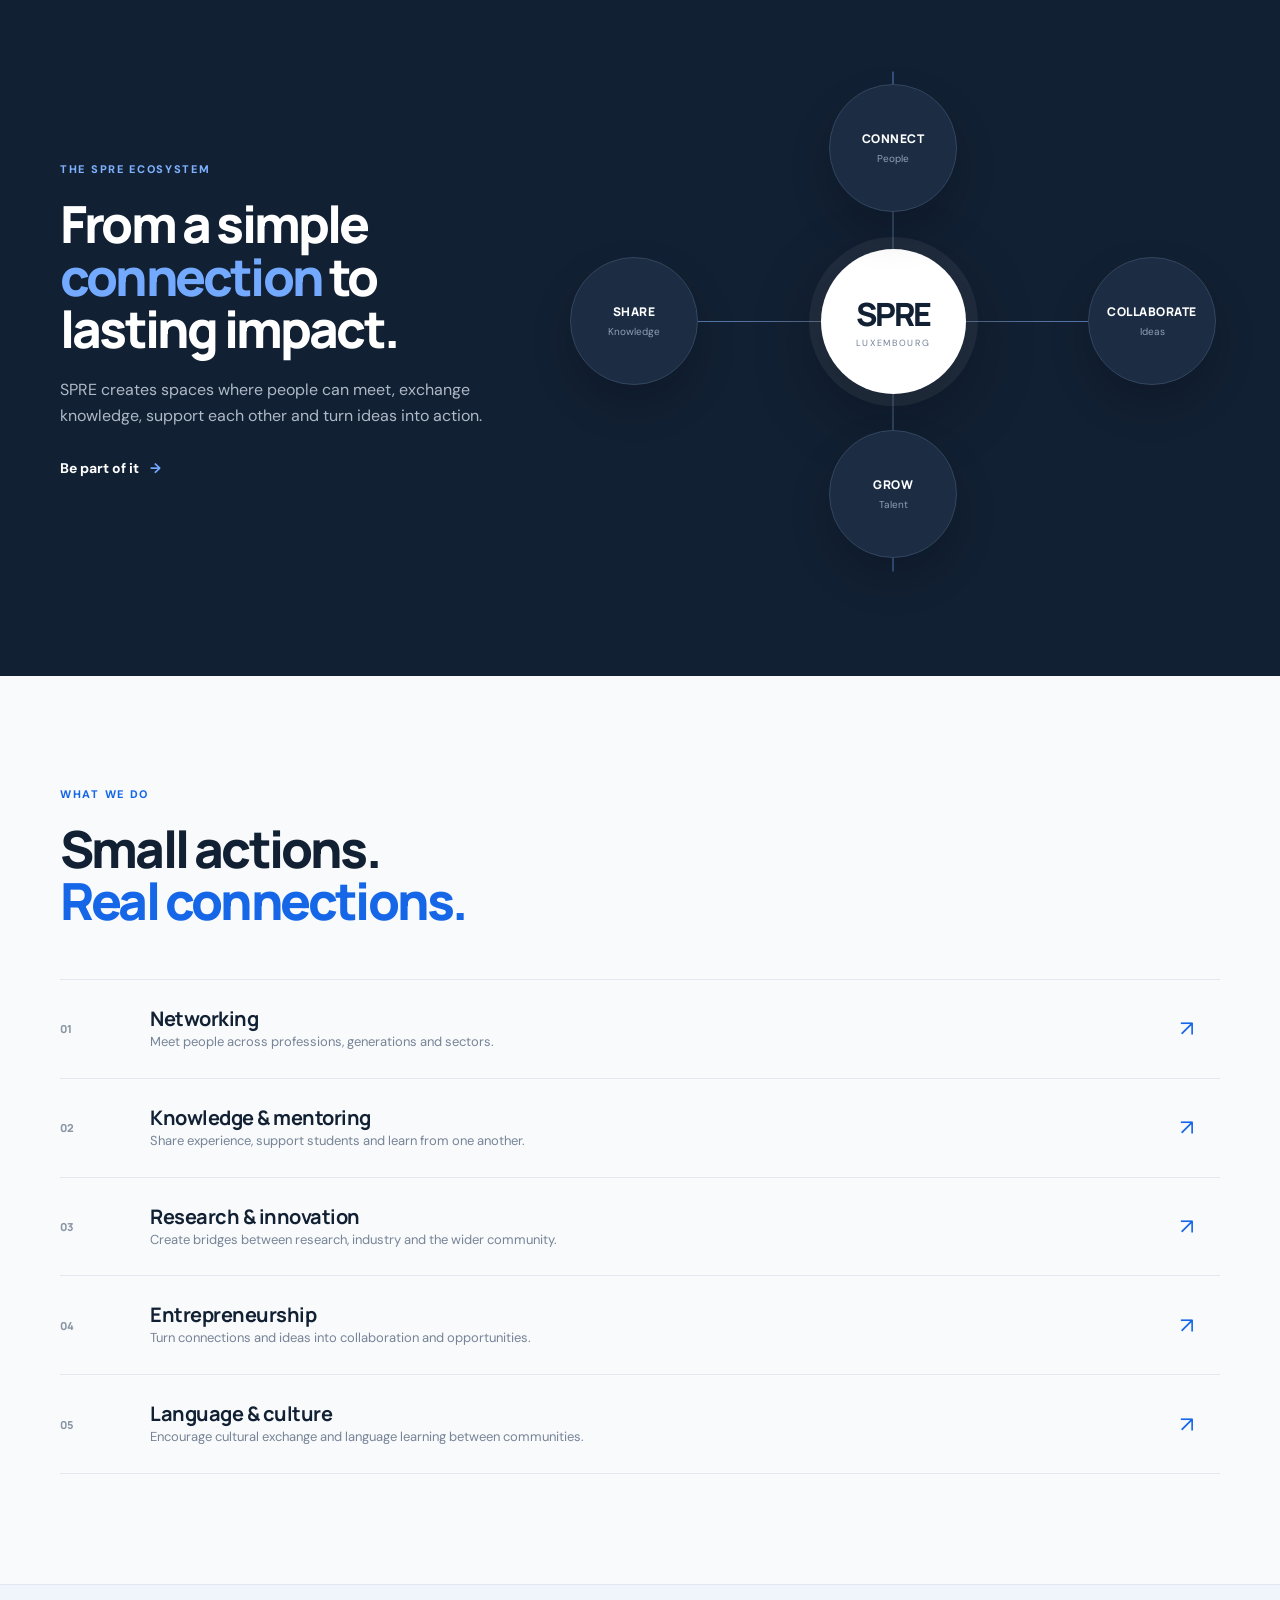
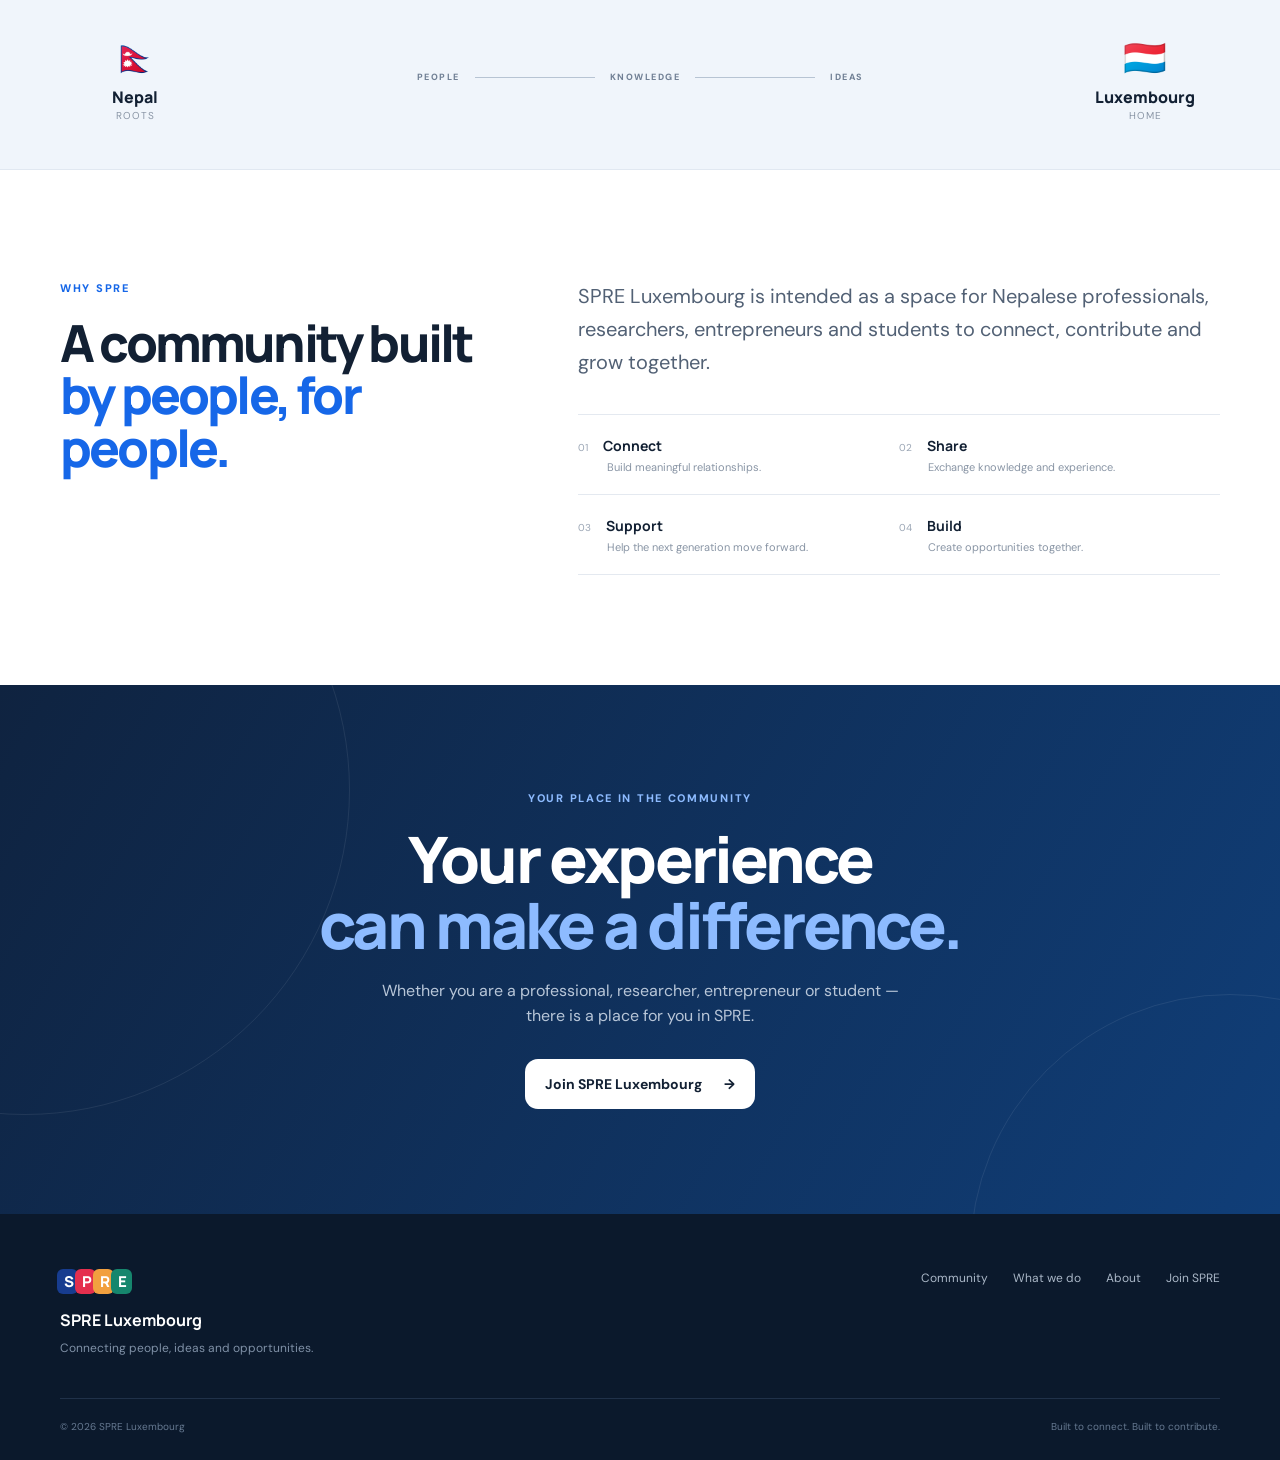
==== commit 5b8ddd63: "Update brand marks from 'NPR' to 'SPR'" ====
--- a/index.html
+++ b/index.html
@@ -16,7 +16,7 @@
     <div class="container nav-wrap">
       <a class="brand" href="index.html" aria-label="SPRE Luxembourg home">
         <span class="brand-mark">
-          <span class="mark-n">N</span><span class="mark-p">P</span><span class="mark-r">R</span><span class="mark-e">E</span>
+          <span class="mark-n">S</span><span class="mark-p">P</span><span class="mark-r">R</span><span class="mark-e">E</span>
         </span>
         <span class="brand-name">SPRE <small>Luxembourg</small></span>
       </a>
@@ -249,7 +249,7 @@
   <footer class="site-footer">
     <div class="container footer-grid">
       <div class="footer-brand">
-        <div class="brand-mark small-mark"><span class="mark-n">N</span><span class="mark-p">P</span><span class="mark-r">R</span><span class="mark-e">E</span></div>
+        <div class="brand-mark small-mark"><span class="mark-n">S</span><span class="mark-p">P</span><span class="mark-r">R</span><span class="mark-e">E</span></div>
         <strong>SPRE Luxembourg</strong>
         <p>Connecting people, ideas and opportunities.</p>
       </div>
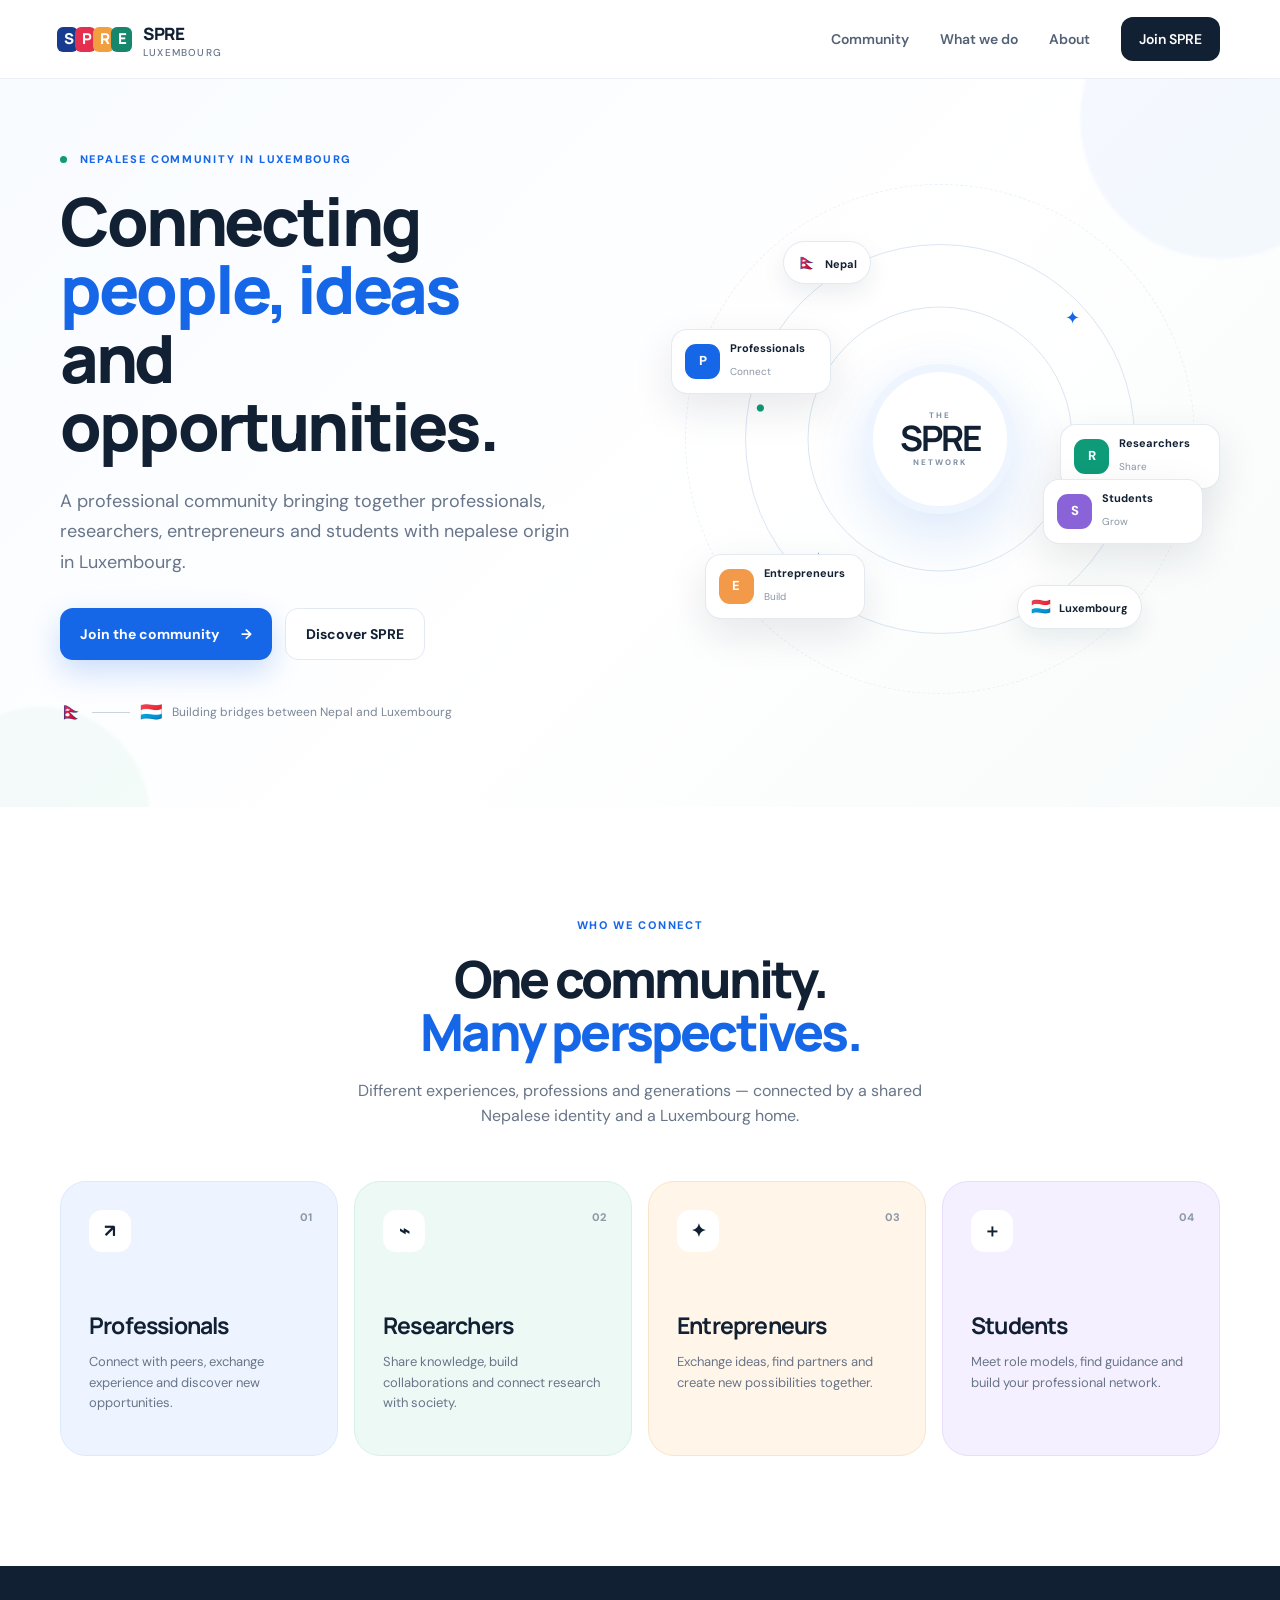
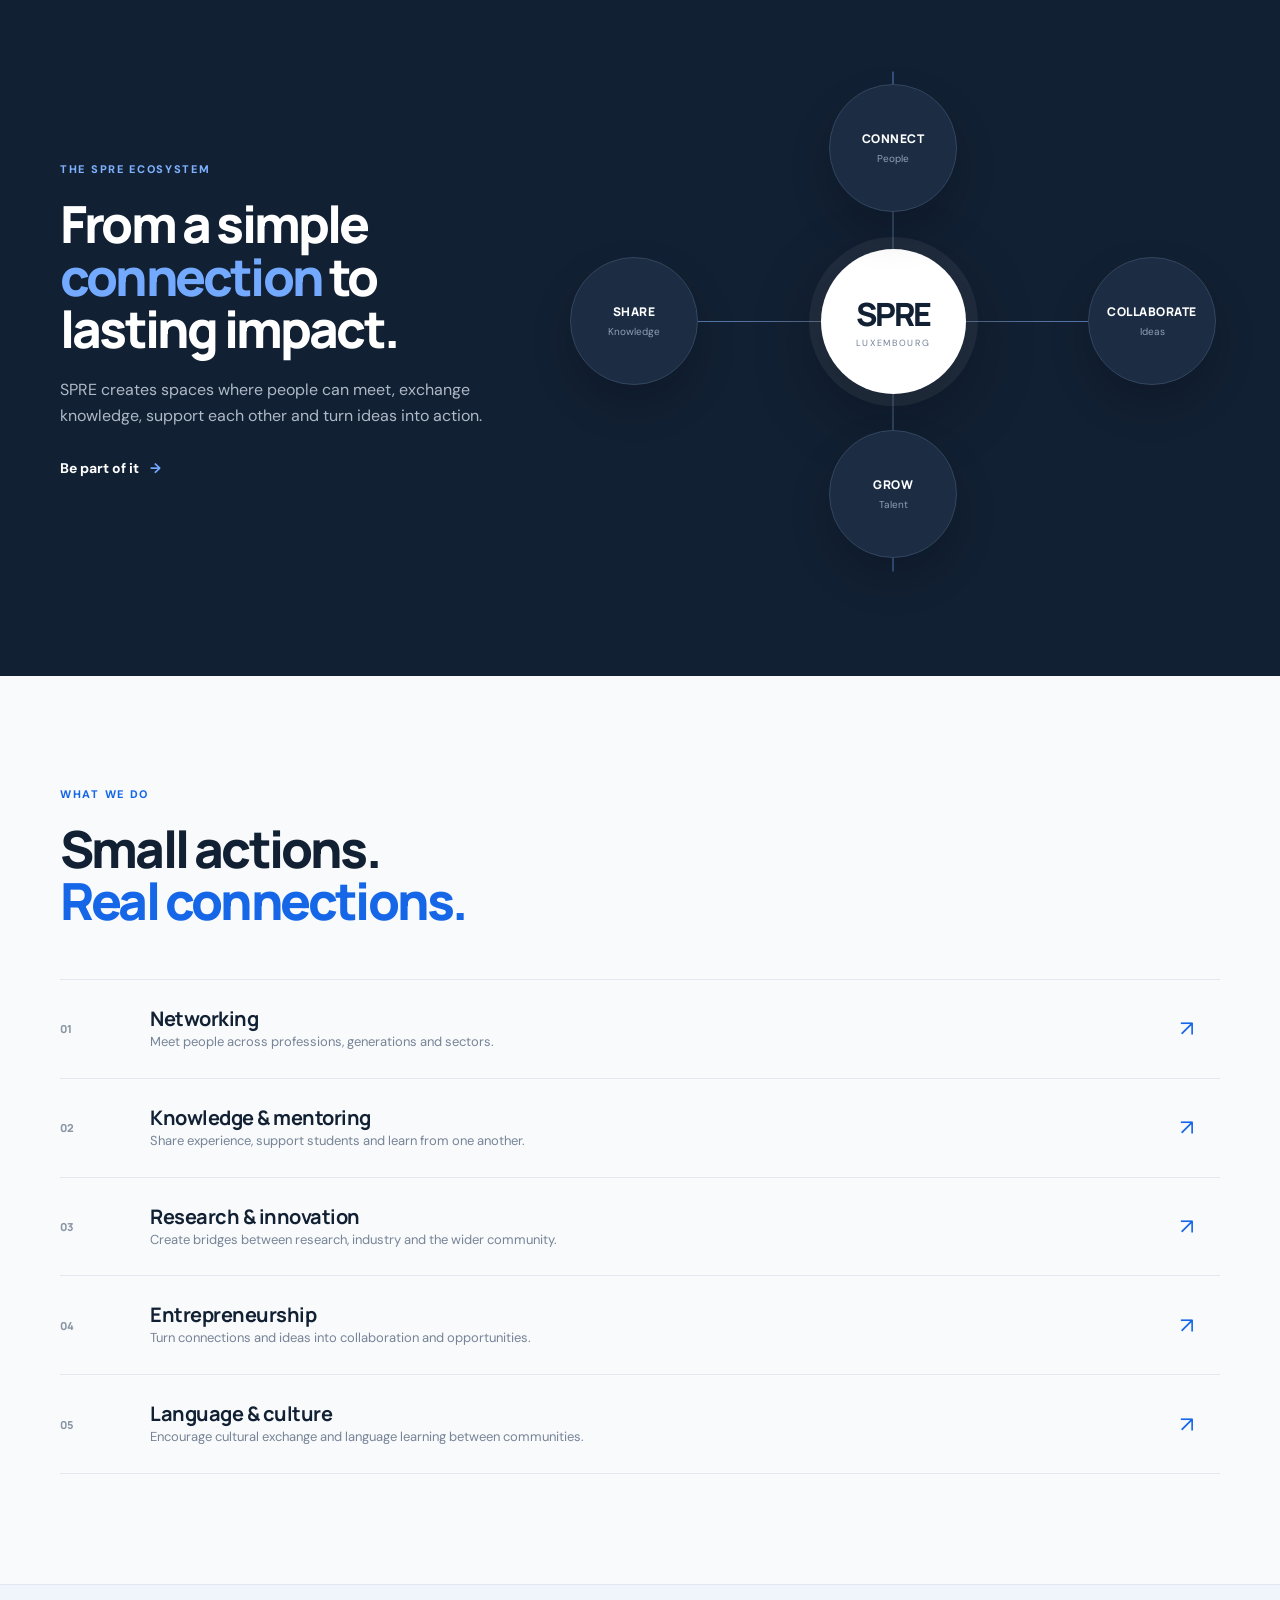
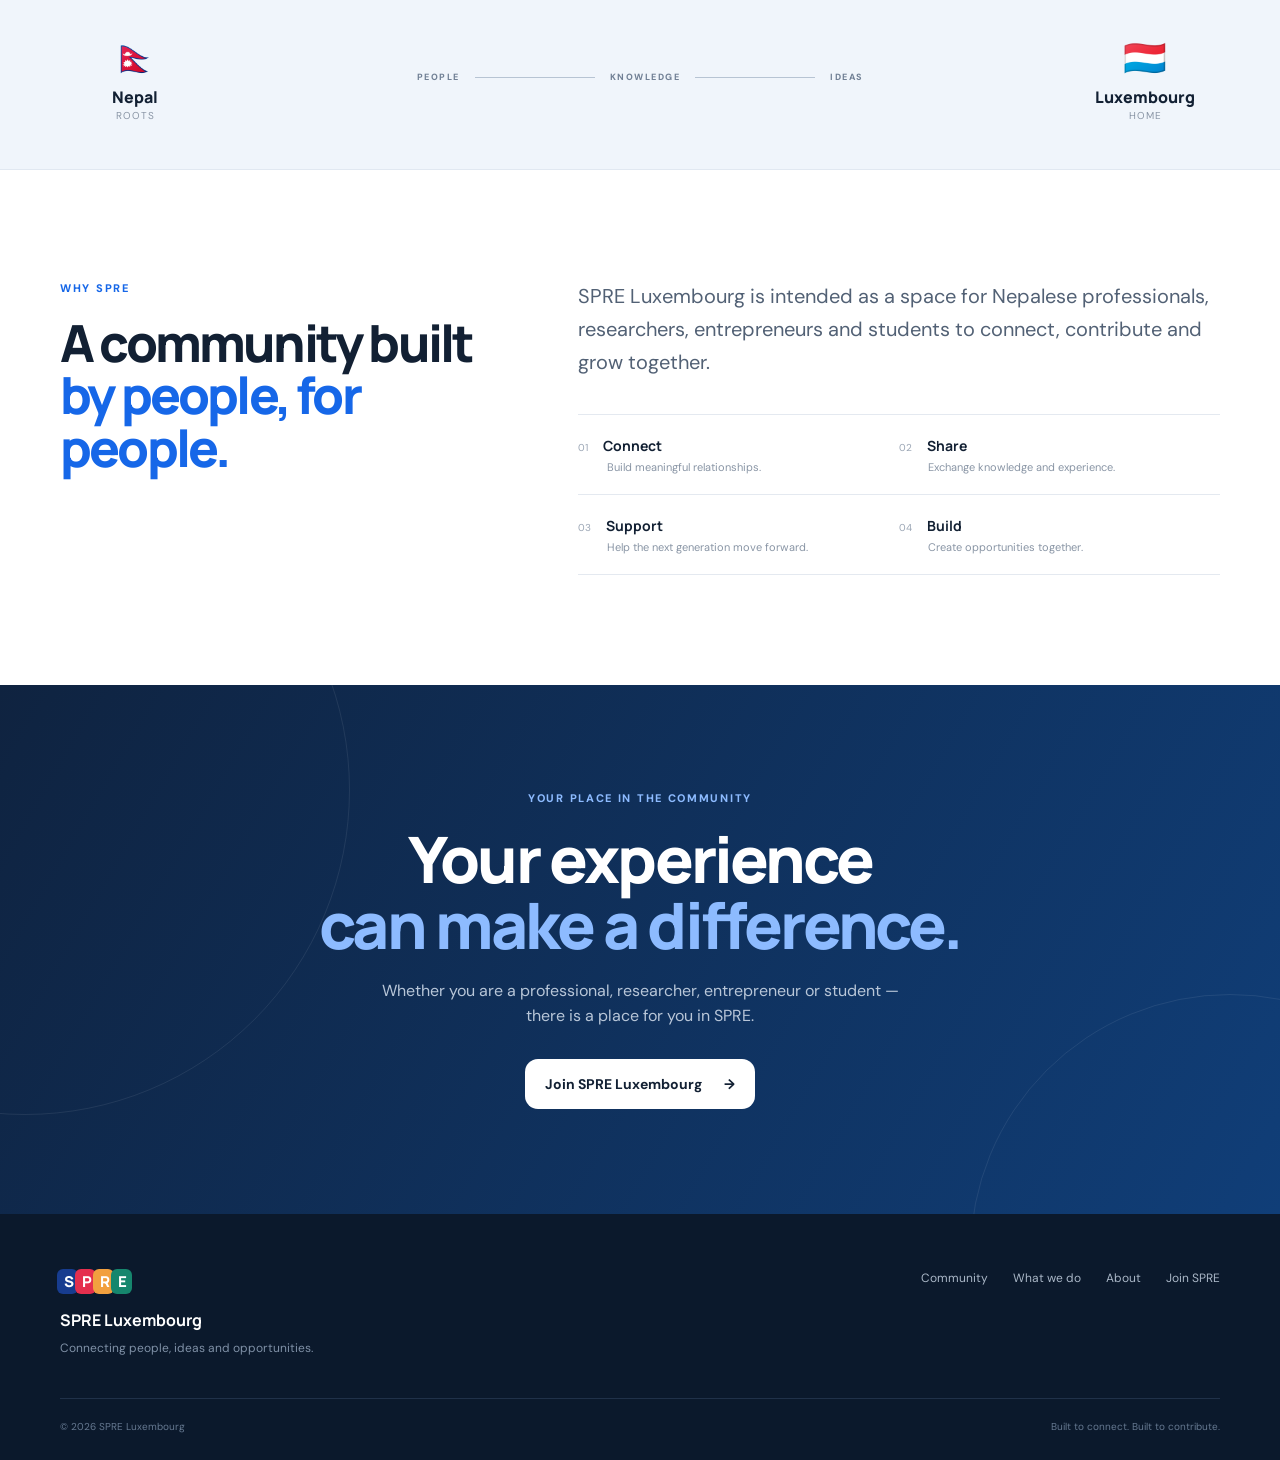
==== commit 0dc0218c: "Refine community description in index.html Updated the description to specify 'professionals with Ne" ====
--- a/index.html
+++ b/index.html
@@ -50,7 +50,7 @@
           <div class="eyebrow"><span class="dot"></span> Nepalese community in Luxembourg</div>
           <h1>Connecting<br><span>people, ideas</span><br>and opportunities.</h1>
           <p class="hero-lead">
-            A professional community bringing together Nepalese professionals, researchers, entrepreneurs and students in Luxembourg.
+            A professional community bringing together professionals, researchers, entrepreneurs and students with nepalese origin in Luxembourg.
           </p>
           <div class="hero-actions">
             <a href="join.html" class="btn btn-primary">Join the community <span>→</span></a>
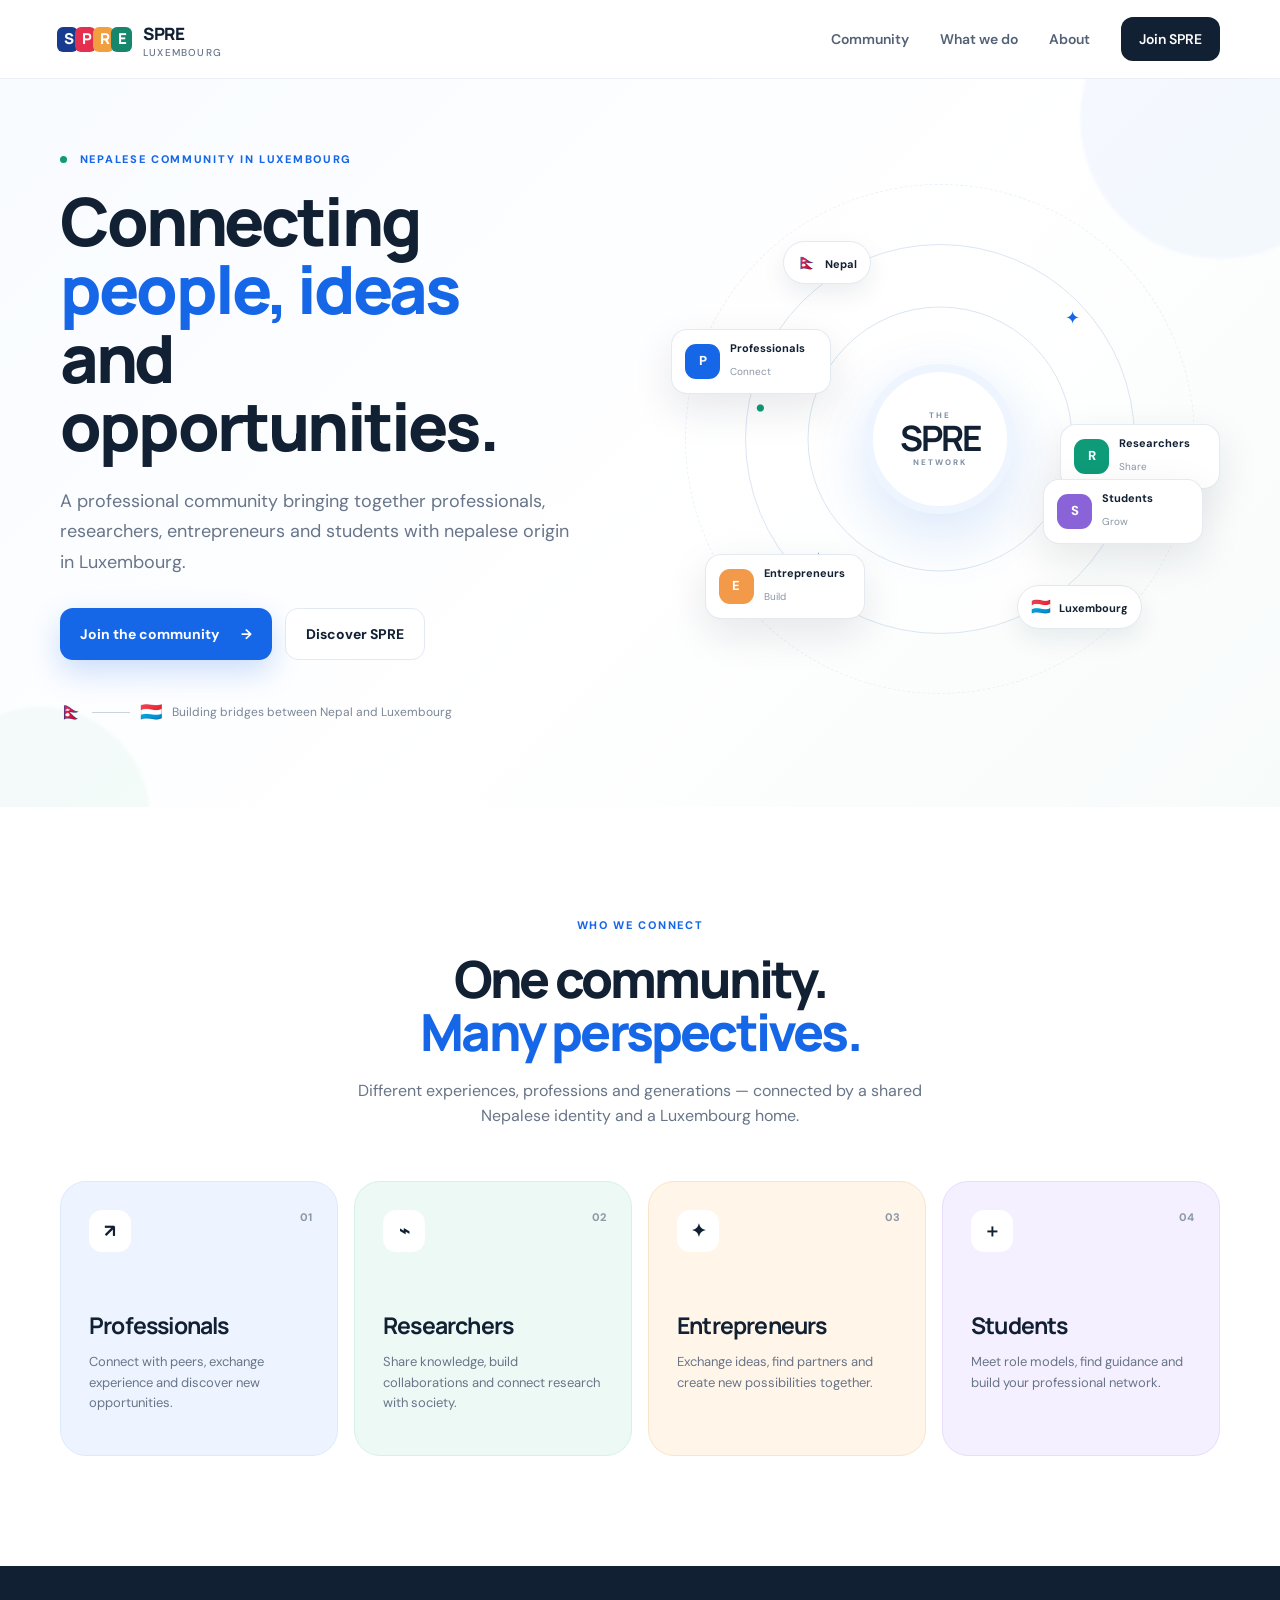
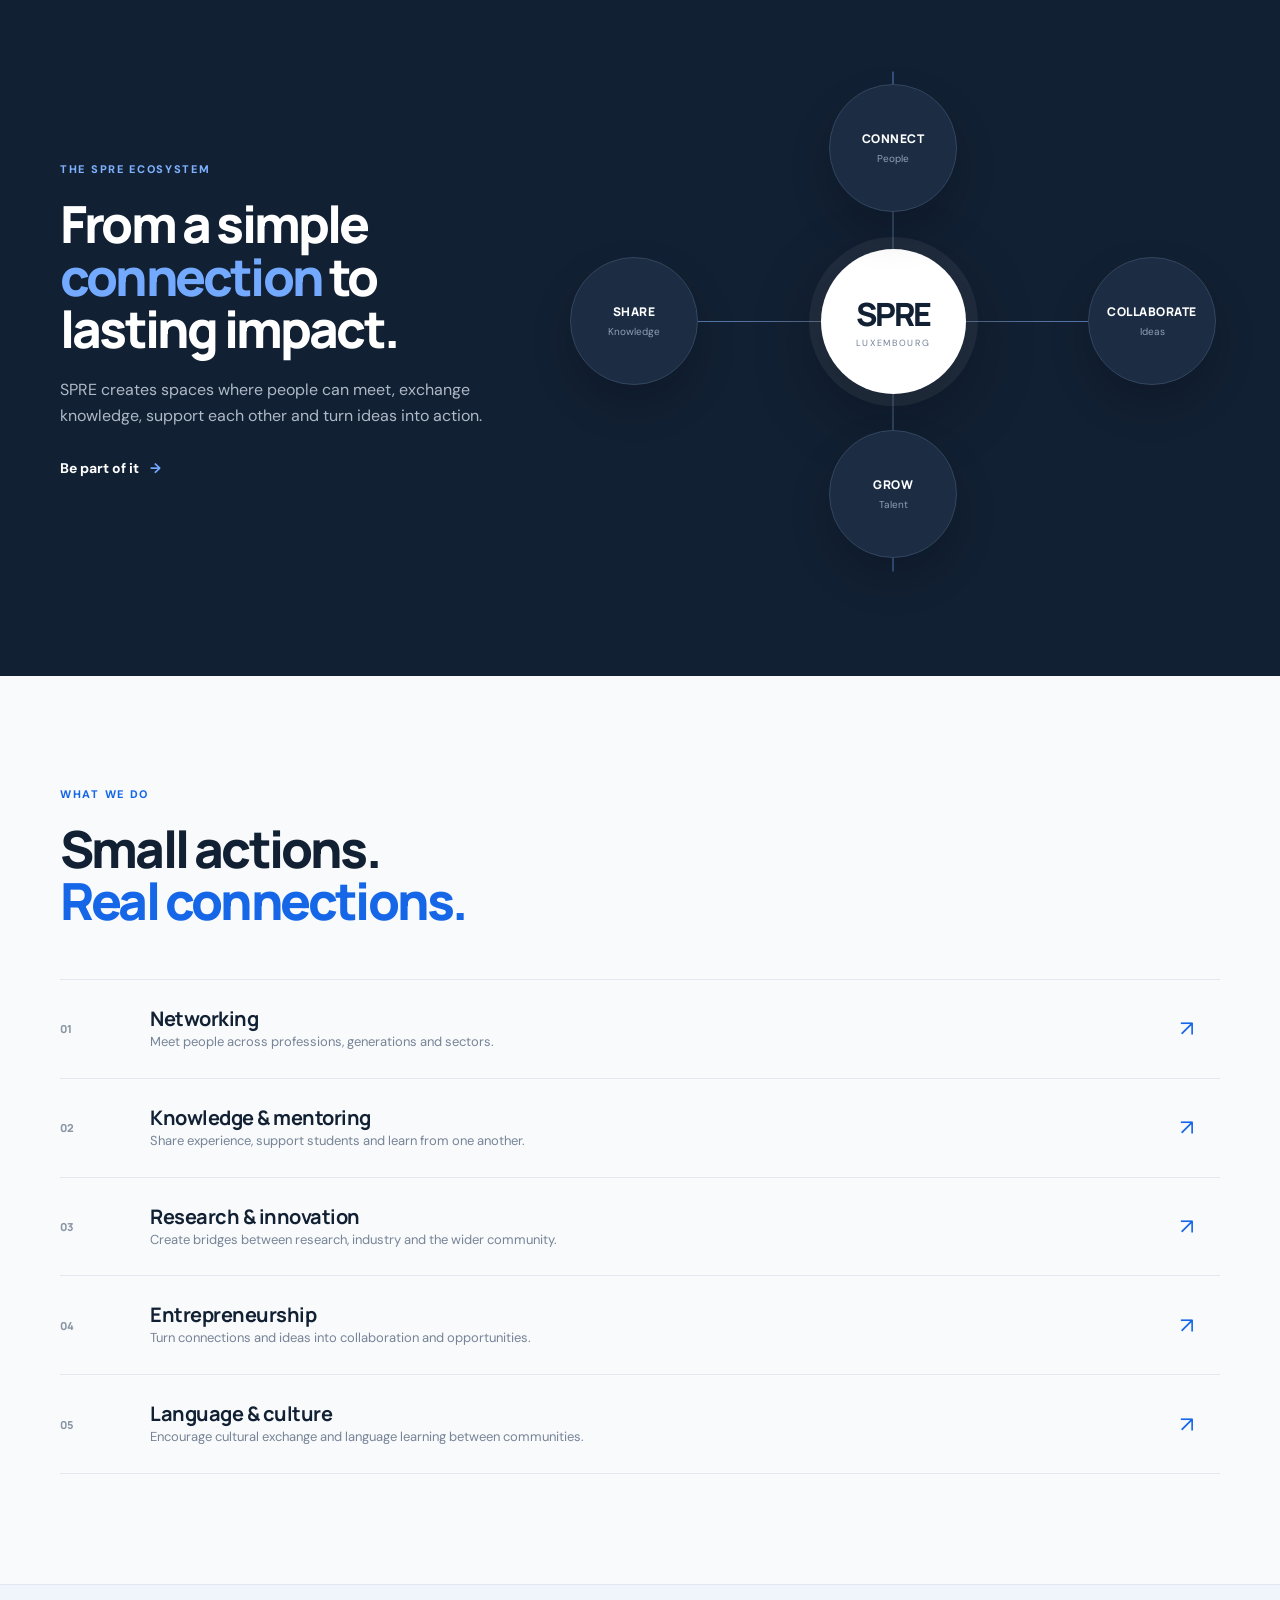
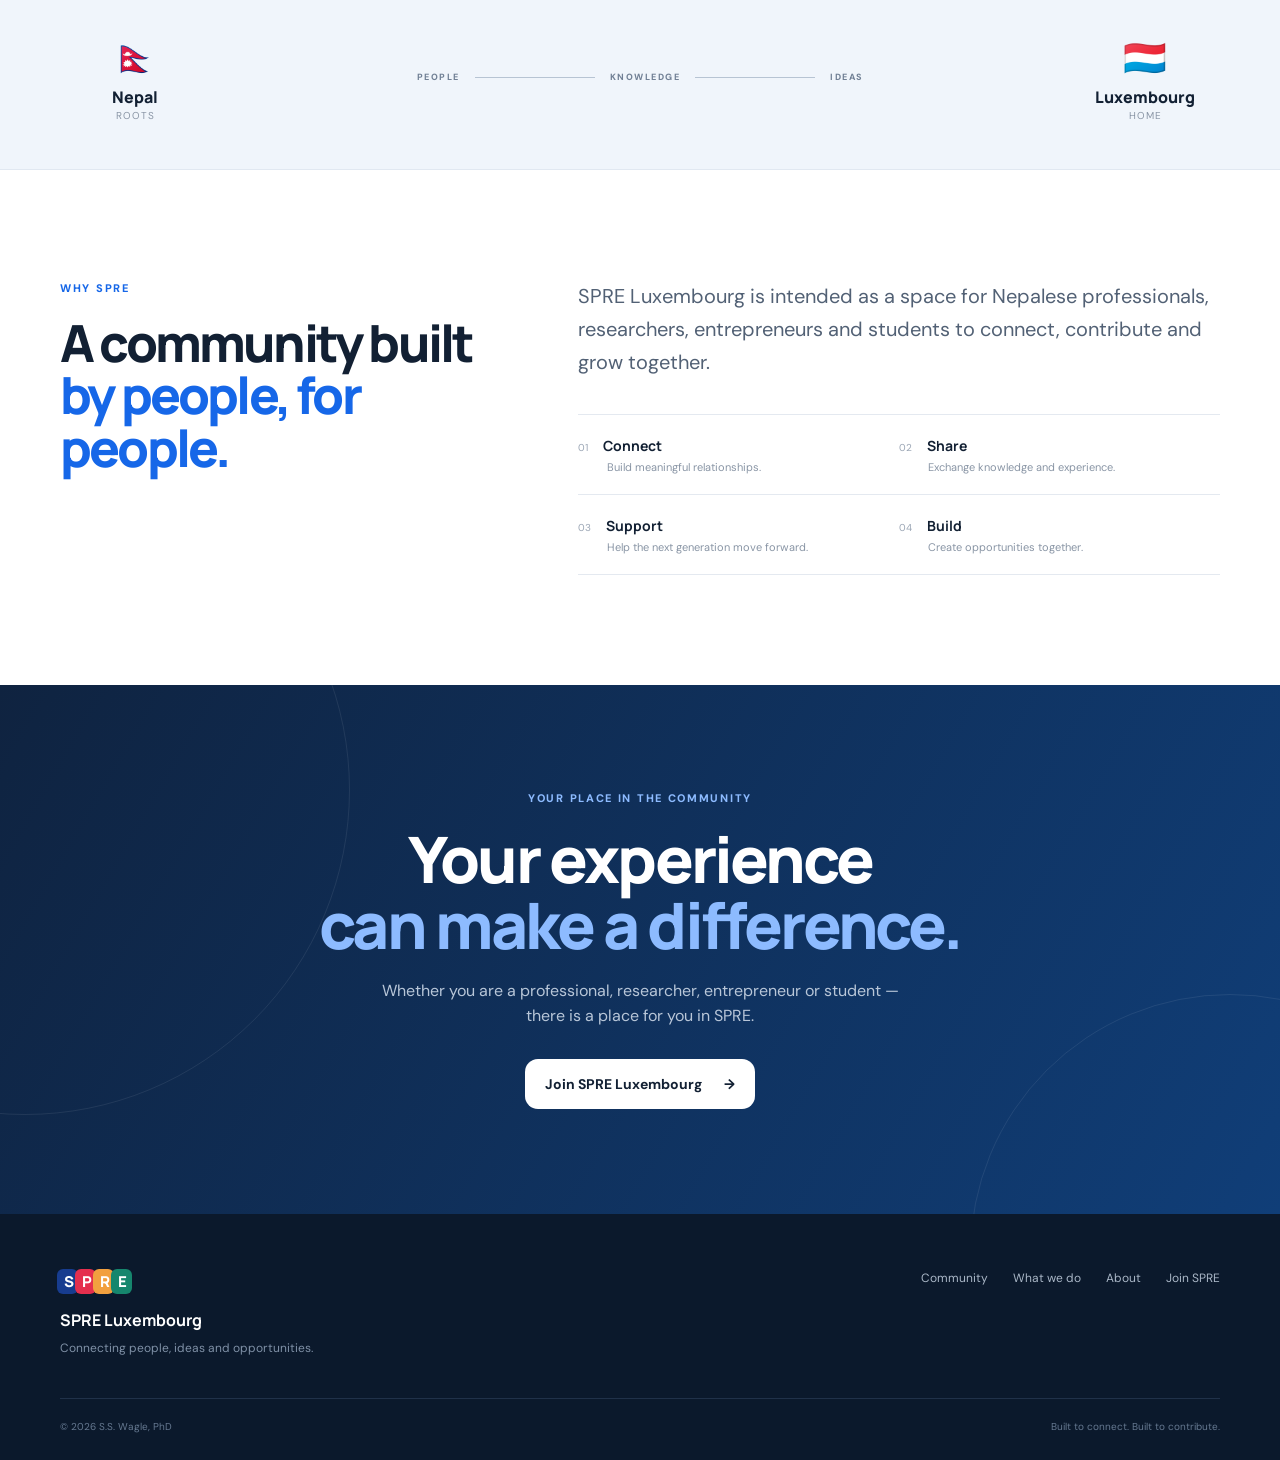
==== commit f48d82e4: "Update footer copyright name to S.S. Wagle, PhD" ====
--- a/index.html
+++ b/index.html
@@ -3,7 +3,7 @@
 <head>
   <meta charset="UTF-8">
   <meta name="viewport" content="width=device-width, initial-scale=1.0">
-  <meta name="description" content="SPRE Luxembourg — connecting Nepalese professionals, researchers, entrepreneurs and students in Luxembourg.">
+  <meta name="description" content="SPRE Luxembourg — connecting professionals, researchers, entrepreneurs and students with nepalese origin in Luxembourg.">
   <title>SPRE Luxembourg | Connect. Share. Grow.</title>
   <link rel="preconnect" href="https://fonts.googleapis.com">
   <link rel="preconnect" href="https://fonts.gstatic.com" crossorigin>
@@ -14,7 +14,7 @@
 <body>
   <header class="site-header">
     <div class="container nav-wrap">
-      <a class="brand" href="index.html" aria-label="SPRE Luxembourg home">
+      <a class="brand" href="index.html" aria-label="Society for Professionals, Researchers, Enterprenurs in Luxembourg home">
         <span class="brand-mark">
           <span class="mark-n">S</span><span class="mark-p">P</span><span class="mark-r">R</span><span class="mark-e">E</span>
         </span>
@@ -261,7 +261,7 @@
       </div>
     </div>
     <div class="container footer-bottom">
-      <span>© 2026 SPRE Luxembourg</span>
+      <span>© 2026 S.S. Wagle, PhD </span>
       <span>Built to connect. Built to contribute.</span>
     </div>
   </footer>
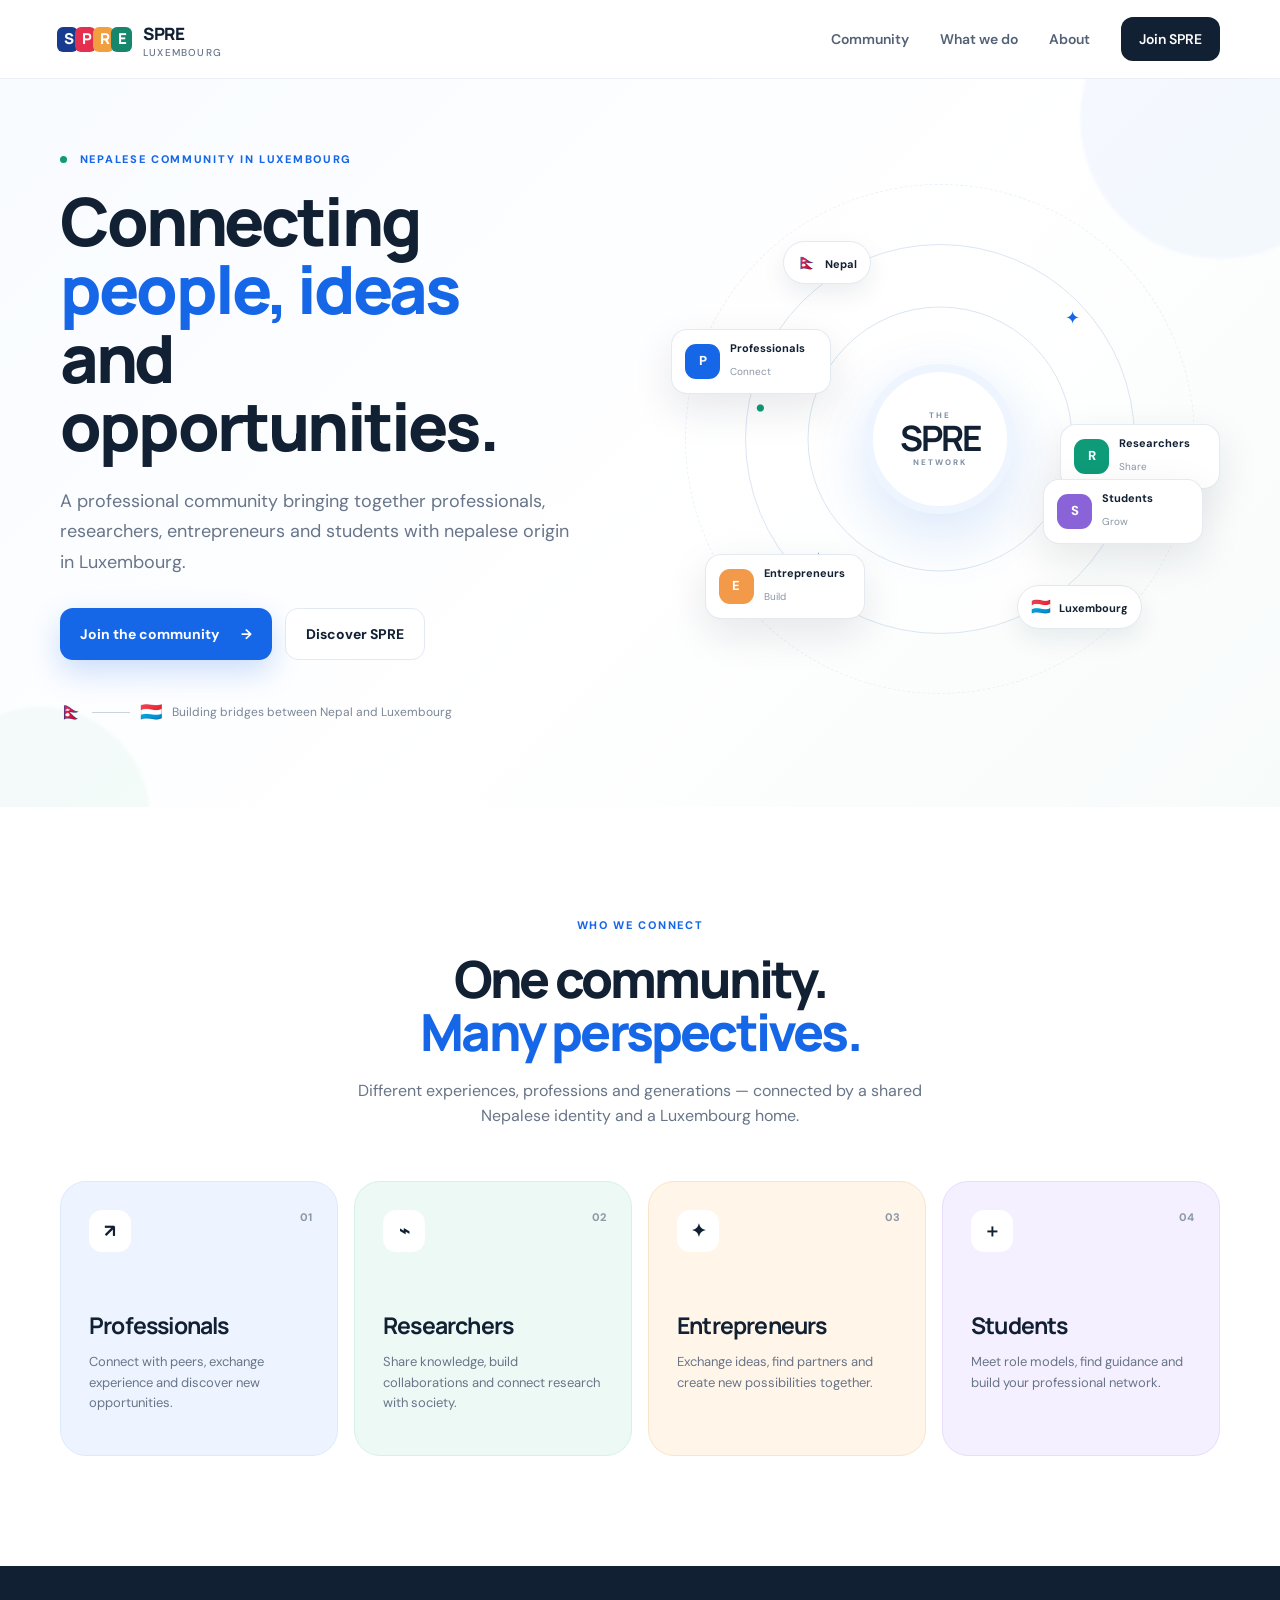
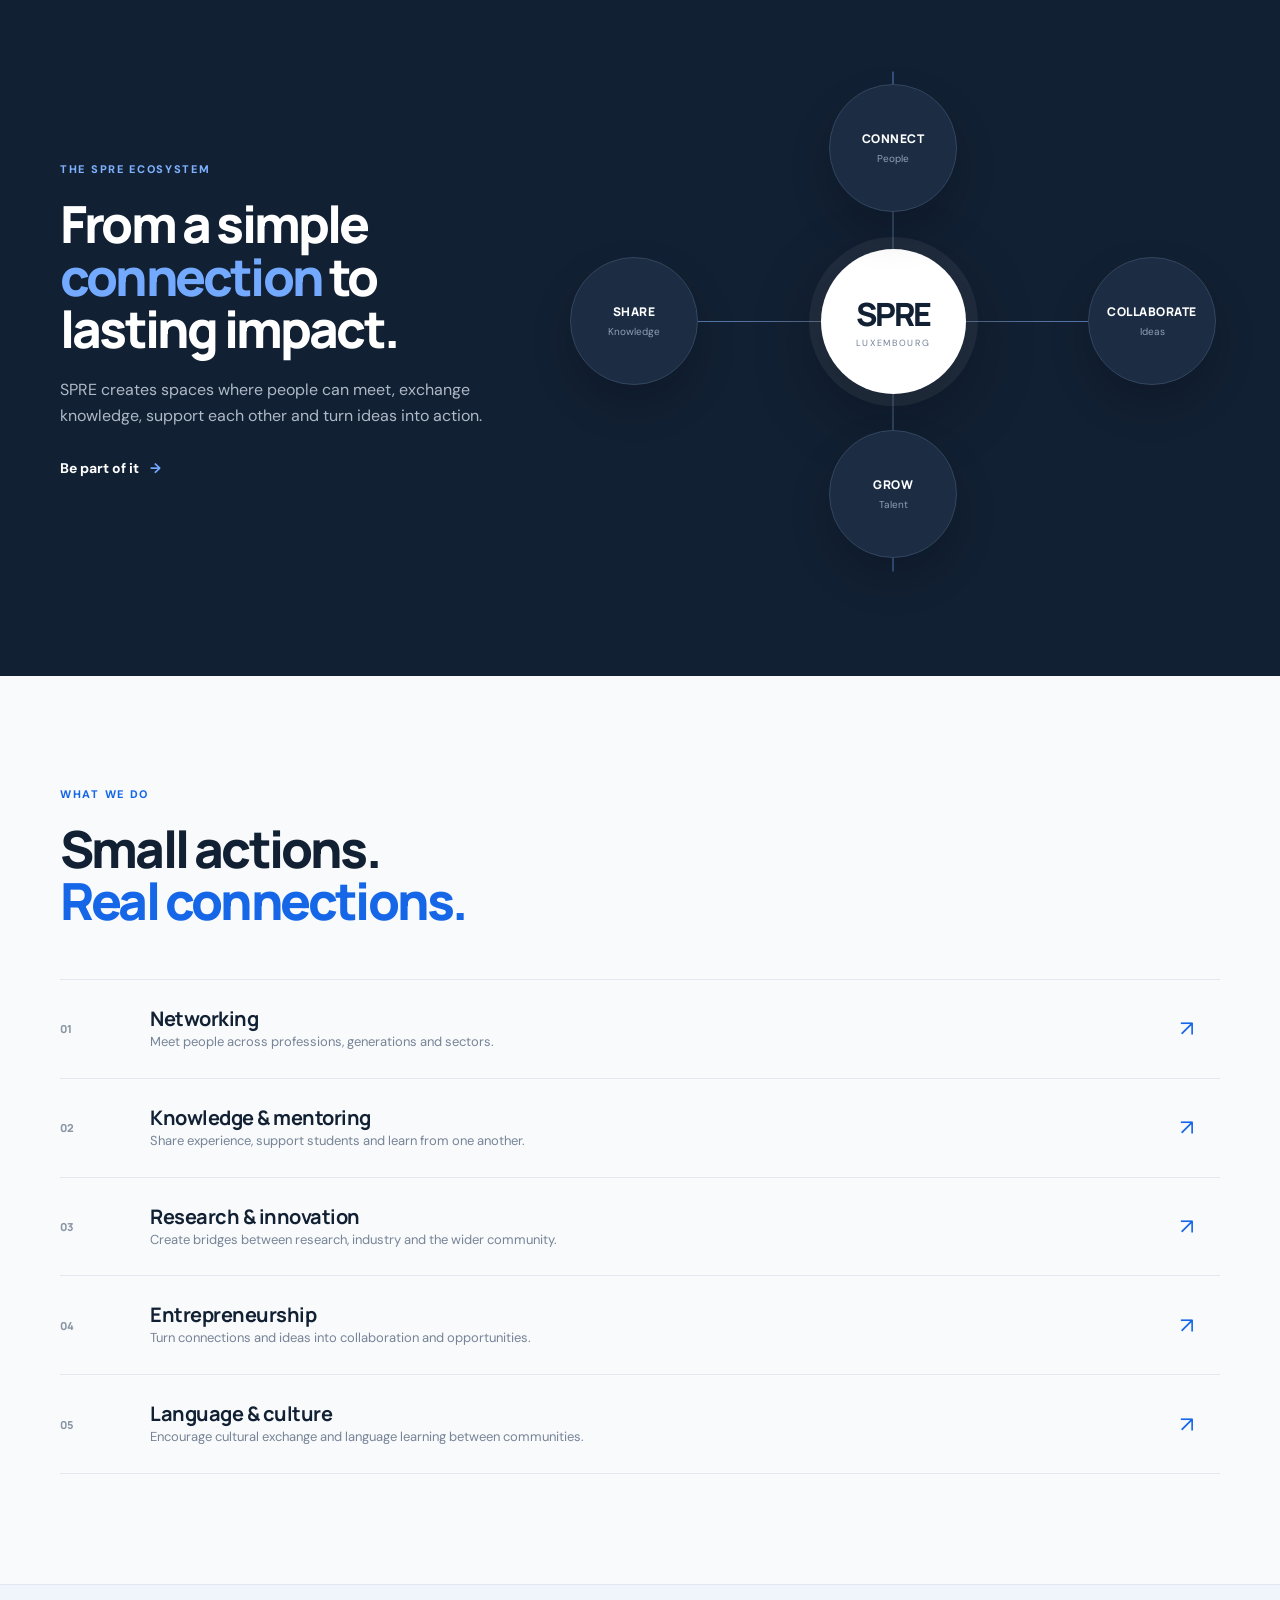
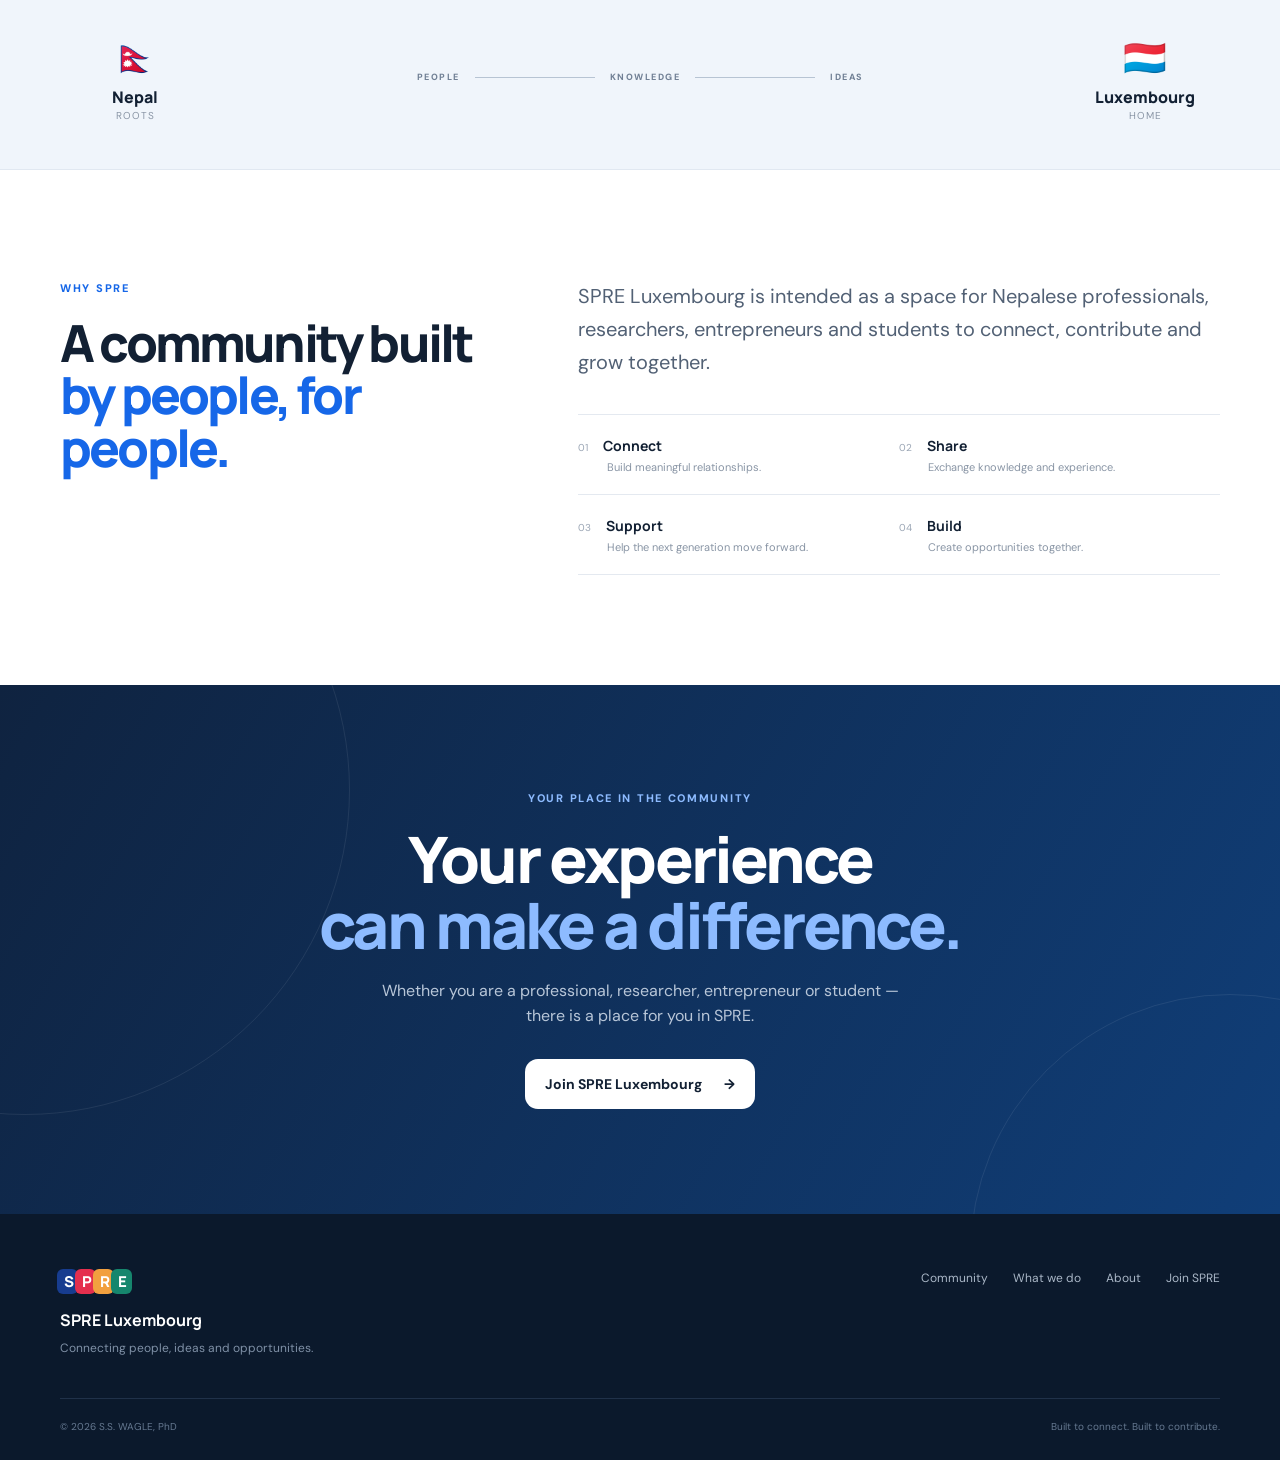
==== commit 7390fdee: "Correct capitalization in footer copyright notice" ====
--- a/index.html
+++ b/index.html
@@ -261,7 +261,7 @@
       </div>
     </div>
     <div class="container footer-bottom">
-      <span>© 2026 S.S. Wagle, PhD </span>
+      <span>© 2026 S.S. WAGLE, PhD </span>
       <span>Built to connect. Built to contribute.</span>
     </div>
   </footer>
